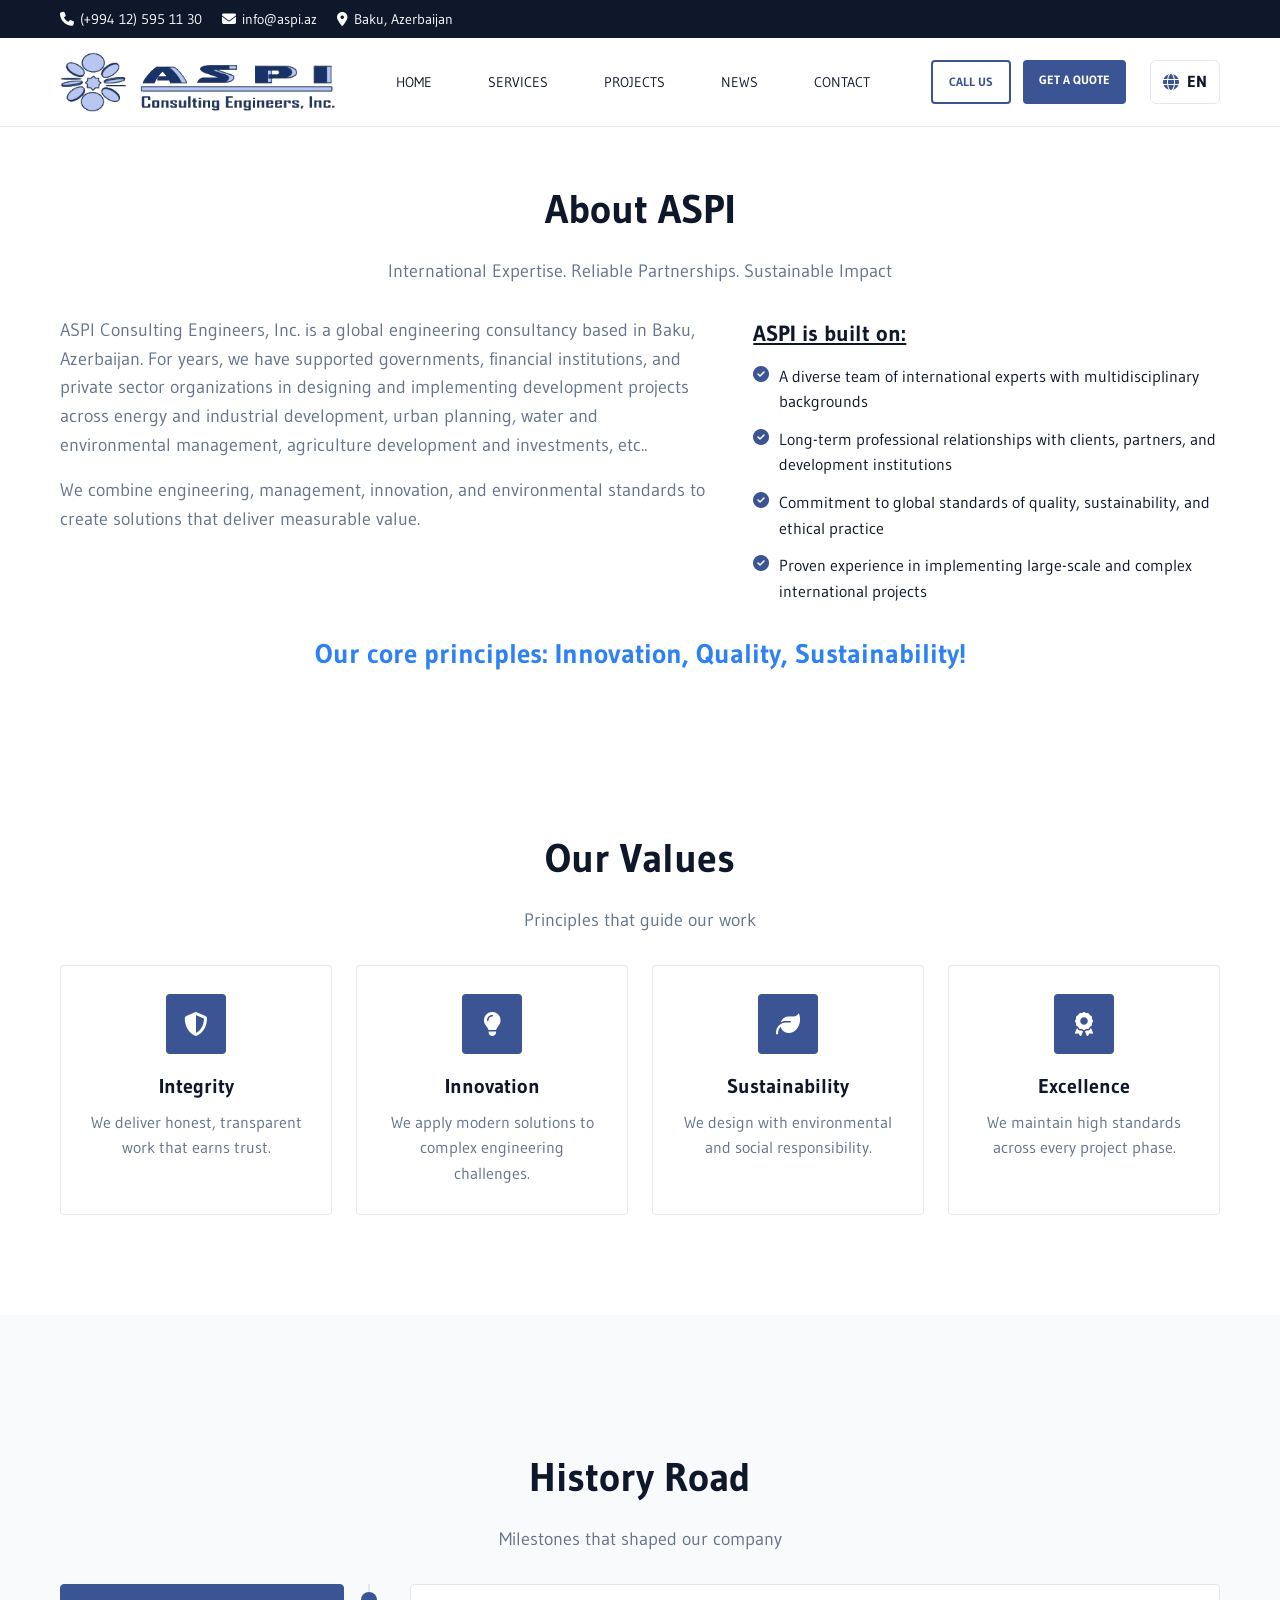
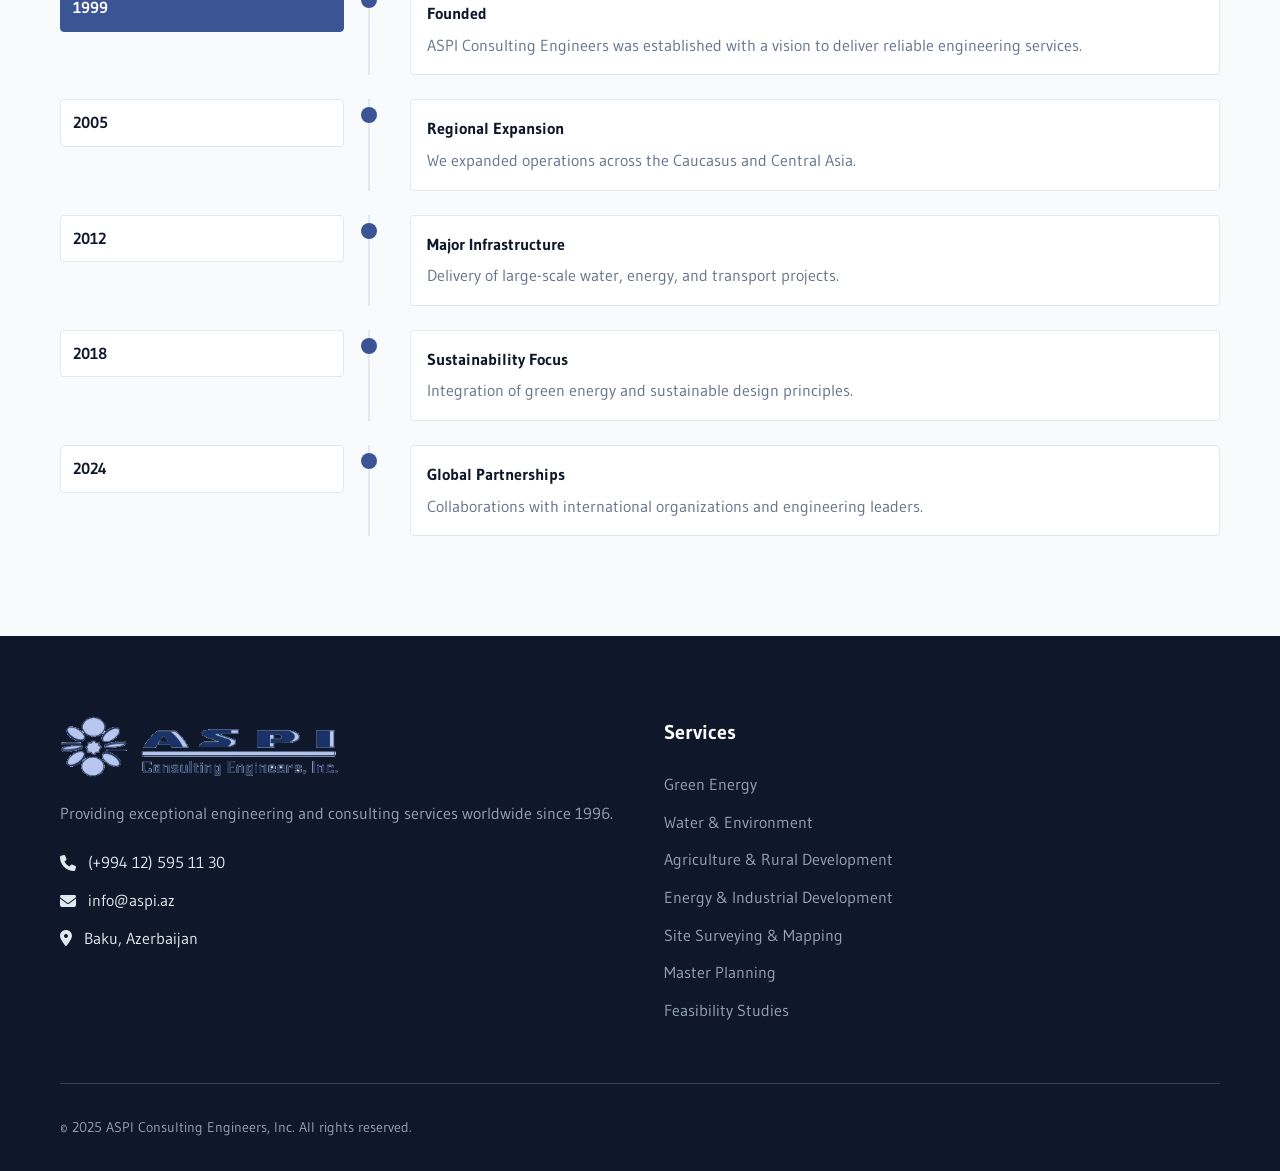
==== about.html @ 9b496ec6 "main" ====
<!DOCTYPE html>
<html lang="en">
<head>
    <meta charset="UTF-8">
    <meta name="viewport" content="width=device-width, initial-scale=1.0">
    <title>About Us — ASPI Consulting Engineers</title>
    <link rel="stylesheet" href="styles.css">
    <link rel="stylesheet" href="https://cdnjs.cloudflare.com/ajax/libs/font-awesome/6.4.0/css/all.min.css">
</head>
<body>
    <header class="header">
        <div class="top-bar">
            <div class="container">
                <div class="social-links">
                    <a href="#" aria-label="Twitter"><i class="fab fa-twitter"></i></a>
                    <a href="#" aria-label="Facebook"><i class="fab fa-facebook-f"></i></a>
                    <a href="#" aria-label="LinkedIn"><i class="fab fa-linkedin-in"></i></a>
                    <a href="#" aria-label="YouTube"><i class="fab fa-youtube"></i></a>
                </div>
                <div class="contact-info">
                    <span><i class="fas fa-phone"></i> (+994 12) 595 11 30</span>
                    <span><i class="fas fa-envelope"></i> info@aspi.az</span>
                    <span><i class="fas fa-location-dot"></i> Baku, Azerbaijan</span>
                </div>
            </div>
        </div>
        <div class="header-bar">
            <div class="container header-grid">
                <a href="index.html#home" class="brand">
                    <img src="/aspilogo.png" alt="ASPI" class="brand-logo">
                </a>
                <div class="nav-menu">
                    <ul class="nav-list">
                        <li class="nav-item"><a href="index.html#home" class="nav-link">Home</a></li>
                        <li class="nav-item"><a href="services.html" class="nav-link">Services</a></li>
                        <li class="nav-item"><a href="projects.html" class="nav-link">Projects</a></li>
                        <li class="nav-item"><a href="news.html" class="nav-link">News</a></li>
                        <li class="nav-item"><a href="contact.html" class="nav-link">Contact</a></li>
                    </ul>
                    <div class="menu-actions">
                        <a href="tel:+994125951130" class="btn btn-outline">Call Us</a>
                        <a href="#contact-form" class="btn btn-primary">Get a Quote</a>
                        <div class="lang-switch">
                            <a href="#" class="lang-button"><i class="fas fa-globe"></i><span class="lang-current">EN</span></a>
                            <div class="lang-menu">
                                <a href="#" data-lang="en"><span>English</span><span class="lang-code">EN</span></a>
                                <a href="#" data-lang="az"><span>Azərbaycan</span><span class="lang-code">AZ</span></a>
                                 
                            </div>
                        </div>
                    </div>
                </div>
                <div class="header-actions">
                    <a href="tel:+994125951130" class="btn btn-outline btn-sm">Call Us</a>
                    <a href="#contact-form" class="btn btn-primary btn-sm">Get a Quote</a>
                    <div class="lang-switch">
                        <a href="#" class="lang-button"><i class="fas fa-globe"></i><span class="lang-current">EN</span></a>
                        <div class="lang-menu">
                            <a href="#" data-lang="en"><span>English</span><span class="lang-code">EN</span></a>
                            <a href="#" data-lang="az"><span>Azərbaycan</span><span class="lang-code">AZ</span></a>
                             
                        </div>
                    </div>
                </div>
                <div class="nav-toggle">
                    <span></span><span></span><span></span>
                </div>
            </div>
        </div>
    </header>

    <main class="page-content">

        <section class="about-intro">
            <div class="container">
                <div class="section-header">
                    <h2 class="section-title">About ASPI</h2>
                    <p class="section-subtitle">International Expertise. Reliable Partnerships. Sustainable Impact</p>
                </div>
                <div class="about-grid">
                    <div class="about-text">
                        <p class="about-lead">ASPI Consulting Engineers, Inc. is a global engineering consultancy based in Baku, Azerbaijan. For years, we have supported governments, financial institutions, and private sector organizations in designing and implementing development projects across energy and industrial development, urban planning, water and environmental management, agriculture development and investments, etc..</p>
                        <p class="about-lead">We combine engineering, management, innovation, and environmental standards to create solutions that deliver measurable value.</p>
                    </div>
                    <div class="about-benefits">
                        <div class="about-benefits-title">ASPI is built on:</div>
                        <ul class="about-list">
                            <li><i class="fas fa-check-circle"></i><span>A diverse team of international experts with multidisciplinary backgrounds</span></li>
                            <li><i class="fas fa-check-circle"></i><span>Long-term professional relationships with clients, partners, and development institutions</span></li>
                            <li><i class="fas fa-check-circle"></i><span>Commitment to global standards of quality, sustainability, and ethical practice</span></li>
                            <li><i class="fas fa-check-circle"></i><span>Proven experience in implementing large-scale and complex international projects</span></li>
                        </ul>
                    </div>
                </div>
                <div class="about-slogan">Our core principles: Innovation, Quality, Sustainability!</div>
            </div>
        </section>
      <section class="about-values">
            <div class="container">
                <div class="section-header">
                    <h2 class="section-title">Our Values</h2>
                    <p class="section-subtitle">Principles that guide our work</p>
                </div>
                <div class="values-grid">
                    <div class="value-card">
                        <div class="value-icon"><i class="fas fa-shield-alt"></i></div>
                        <h3 class="value-title">Integrity</h3>
                        <p class="value-description">We deliver honest, transparent work that earns trust.</p>
                    </div>
                    <div class="value-card">
                        <div class="value-icon"><i class="fas fa-lightbulb"></i></div>
                        <h3 class="value-title">Innovation</h3>
                        <p class="value-description">We apply modern solutions to complex engineering challenges.</p>
                    </div>
                    <div class="value-card">
                        <div class="value-icon"><i class="fas fa-leaf" "></i></div>
                        <h3 class="value-title">Sustainability</h3>
                        <p class="value-description">We design with environmental and social responsibility.</p>
                    </div>
                    <div class="value-card">
                        <div class="value-icon"><i class="fas fa-award"></i></div>
                        <h3 class="value-title">Excellence</h3>
                        <p class="value-description">We maintain high standards across every project phase.</p>
                    </div>
                </div>
            </div>
        </section>
        
        
        <section class="about-timeline">
            <div class="container">
                <div class="section-header">
                    <h2 class="section-title">History Road</h2>
                    <p class="section-subtitle">Milestones that shaped our company</p>
                </div>
                <div class="timeline-grid">
                    <div class="timeline-row">
                        <div class="timeline-year active">1999</div>
                        <div class="timeline-item">
                            <div class="timeline-dot"></div>
                            <div class="timeline-card">
                                <h3 class="timeline-title">Founded</h3>
                                <p class="timeline-description">ASPI Consulting Engineers was established with a vision to deliver reliable engineering services.</p>
                            </div>
                        </div>
                    </div>
                    <div class="timeline-row">
                        <div class="timeline-year">2005</div>
                        <div class="timeline-item">
                            <div class="timeline-dot"></div>
                            <div class="timeline-card">
                                <h3 class="timeline-title">Regional Expansion</h3>
                                <p class="timeline-description">We expanded operations across the Caucasus and Central Asia.</p>
                            </div>
                        </div>
                    </div>
                    <div class="timeline-row">
                        <div class="timeline-year">2012</div>
                        <div class="timeline-item">
                            <div class="timeline-dot"></div>
                            <div class="timeline-card">
                                <h3 class="timeline-title">Major Infrastructure</h3>
                                <p class="timeline-description">Delivery of large-scale water, energy, and transport projects.</p>
                            </div>
                        </div>
                    </div>
                    <div class="timeline-row">
                        <div class="timeline-year">2018</div>
                        <div class="timeline-item">
                            <div class="timeline-dot"></div>
                            <div class="timeline-card">
                                <h3 class="timeline-title">Sustainability Focus</h3>
                                <p class="timeline-description">Integration of green energy and sustainable design principles.</p>
                            </div>
                        </div>
                    </div>
                    <div class="timeline-row">
                        <div class="timeline-year">2024</div>
                        <div class="timeline-item">
                            <div class="timeline-dot"></div>
                            <div class="timeline-card">
                                <h3 class="timeline-title">Global Partnerships</h3>
                                <p class="timeline-description">Collaborations with international organizations and engineering leaders.</p>
                            </div>
                        </div>
                    </div>
                </div>
            </div>
        </section>
        
        </main>

    <footer class="footer">
        <div class="container">
            <div class="footer-content">
                <div class="footer-section">
                    <div class="footer-logo"><div class="logo"><img width="50%" src="/aspilogo.png" alt=""></div></div>
                    <p class="footer-description">Providing exceptional engineering and consulting services worldwide since 1996.</p>
                    <div class="footer-contact">
                        <p><i class="fas fa-phone"></i> (+994 12) 595 11 30</p>
                        <p><i class="fas fa-envelope"></i> info@aspi.az</p>
                        <p><i class="fas fa-map-marker-alt"></i> Baku, Azerbaijan</p>
                    </div>
                </div>
                <div class="footer-section">
                    <h3 class="footer-title">Services</h3>
                    <ul class="footer-links">
                        <li><a href="services.html#green-energy">Green Energy</a></li>
                        <li><a href="services.html#water-environment">Water & Environment</a></li>
                        <li><a href="services.html#agriculture">Agriculture & Rural Development</a></li>
                        <li><a href="services.html#energy-industrial">Energy & Industrial Development</a></li>
                        <li><a href="services.html">Site Surveying & Mapping</a></li>
                        <li><a href="services.html">Master Planning</a></li>
                        <li><a href="services.html">Feasibility Studies</a></li>
                    </ul>
                </div>
                <div class="footer-section">
              
                    <div class="footer-social">
                        <a href="#" aria-label="Twitter"><i class="fab fa-twitter"></i></a>
                        <a href="#" aria-label="Facebook"><i class="fab fa-facebook-f"></i></a>
                        <a href="#" aria-label="LinkedIn"><i class="fab fa-linkedin-in"></i></a>
                        <a href="#" aria-label="YouTube"><i class="fab fa-youtube"></i></a>
                    </div>
                </div>
            </div>
            <div class="footer-bottom"><div class="footer-bottom-content"><p>&copy; 2025 ASPI Consulting Engineers, Inc. All rights reserved.</p></div></div>
        </div>
    </footer>

    <div id="contact-form" class="modal">
        <div class="modal-content">
            <span class="close">&times;</span>
            <form class="contact-form">
                <div class="form-group"><label for="name">Full Name</label><input type="text" id="name" name="name" required></div>
                <div class="form-group"><label for="email">Email Address</label><input type="email" id="email" name="email" required></div>
                <div class="form-group"><label for="phone">Phone Number</label><input type="tel" id="phone" name="phone"></div>
                <div class="form-group"><label for="company">Company/Organization</label><input type="text" id="company" name="company"></div>
                <div class="form-group"><label for="service">Service of Interest</label>
                    <select id="service" name="service">
                        <option value="">Select a service</option>
                        <option value="green-energy">Green Energy</option>
                        <option value="water-environment">Water & Environment</option>
                        <option value="agriculture">Agriculture & Rural Development</option>
                        <option value="energy-industrial">Energy & Industrial Development</option>
                        <option value="other">Other</option>
                    </select></div>
                <div class="form-group"><label for="message">Message</label><textarea id="message" name="message" rows="5" required></textarea></div>
                <button type="submit" class="btn btn-primary">Send Message</button>
            </form>
        </div>
    </div>

    <script src="script.js"></script>
</body>
</html>
---- styles.css ----
/* Reset and Base Styles */
* {
    margin: 0;
    padding: 0;
    box-sizing: border-box;
}

:root {
    --primary-color: #3b5494;
    --primary-dark: #2f416f;
    --secondary-color: #64748b;
    --accent-green: #14b8a6;
    --text-dark: #0f172a;
    --text-light: #64748b;
    --bg-light: #f8fafc;
    --bg-white: #ffffff;
    --border-color: #e2e8f0;
    --shadow-sm: none;
    --shadow-md: none;
    --shadow-lg: none;
    --shadow-xl: none;
    --gradient-primary: var(--primary-color);
    --gradient-green: var(--accent-green);
}

@font-face {
    font-family: 'Gudea';
    src: url('Gudea/Gudea-Regular.ttf') format('truetype');
    font-weight: 400;
    font-style: normal;
    font-display: swap;
}

@font-face {
    font-family: 'Gudea';
    src: url('Gudea/Gudea-Italic.ttf') format('truetype');
    font-weight: 400;
    font-style: italic;
    font-display: swap;
}

@font-face {
    font-family: 'Gudea';
    src: url('Gudea/Gudea-Bold.ttf') format('truetype');
    font-weight: 700;
    font-style: normal;
    font-display: swap;
}

html {
    scroll-behavior: smooth;
}

.brand-text {
    padding-top: 40px;
}

body {
    font-family: 'Gudea', -apple-system, BlinkMacSystemFont, 'Segoe UI', Roboto, sans-serif;
    line-height: 1.6;
    color: var(--text-dark);
    background-color: var(--bg-white);
}

.container {
    max-width: 1200px;
    margin: 0 auto;
    padding: 0 20px;
}

/* Header Styles */
.header {
    position: fixed;
    top: 0;
    left: 0;
    right: 0;
    background: var(--bg-white);
    box-shadow: none;
    border-bottom: 1px solid var(--border-color);
    z-index: 1000;
    transition: all 0.3s ease;
}

.utility-bar {
    background: var(--bg-light);
    border-bottom: 1px solid var(--border-color);
    font-size: 14px;
    padding: 8px 0;
}

.utility-items {
    display: flex;
    gap: 24px;
    align-items: center;
    color: var(--text-dark);
}

.util-item {
    display: flex;
    align-items: center;
    gap: 8px;
}

.header-bar {
    padding: 14px 0;
    background: var(--bg-white);
}

.header-grid {
    display: grid;
    grid-template-columns: auto 1fr auto auto;
    align-items: center;
    /* gap: 24px; */
}

.brand-logo {
    height: 60px;
    width: auto;
    display: block;
}

.header-actions {
    display: flex;
    gap: 12px;
}

.btn.btn-sm {
    padding: 10px 16px;
    font-size: 12px;
    text-transform: uppercase;
}

.header-bar .nav-list {
    justify-content: center;
    gap: 24px;
}

.top-bar {
    background: var(--text-dark);
    padding: 8px 0;
    font-size: 14px;
    overflow: hidden;
    max-height: var(--topbar-max-height, 100px);
    transition: max-height 0.25s ease, opacity 0.2s ease, transform 0.25s ease;
    will-change: max-height, opacity, transform;
}

.top-bar.collapsed {
    max-height: 0 !important;
    opacity: 0;
    padding: 0;
}

.top-bar .container {
    display: flex;
    justify-content: space-between;
    align-items: center;
}

.social-links {
    display: none;
    gap: 16px;
}

.social-links a {
    color: #ffffff;
    text-decoration: none;
    transition: color 0.3s ease;
}

.social-links a:hover {
    color: var(--primary-color);
}

.contact-info {
    display: flex;
    gap: 20px;
    color: #ffffff;
}

.contact-info span {
    display: flex;
    align-items: center;
    gap: 6px;
}

.main-nav {
    padding: 16px 0;
}

.main-nav .container {
    display: flex;
    justify-content: space-between;
    align-items: center;
}

.logo {
    display: flex;
    align-items: center;
    gap: 12px;
}

.logo-icon {
    width: 40px;
    height: 40px;
    background: var(--primary-color);
    border-radius: 4px;
    display: flex;
    align-items: center;
    justify-content: center;
    color: white;
    font-size: 20px;
}

.logo-text {
    display: flex;
    flex-direction: column;
}

.logo-main {
    font-size: 24px;
    font-weight: 700;
    color: var(--primary-color);
    line-height: 1;
}

.logo-sub {
    font-size: 12px;
    color: var(--text-light);
    font-weight: 500;
}

.nav-list {
    display: flex;
    list-style: none;
    gap: 32px;
}

.fasa {
    text-decoration: none;
    color: white !important;

}

.nav-link {
    text-decoration: none;
    color: var(--text-dark);
    font-weight: 500;
    padding: 8px 16px;
    font-size: 14px;
    border-radius: 4px;
    transition: all 0.3s ease;
    position: relative;
    text-transform: uppercase;
    font-weight: italic;
}

.nav-link:hover {
    color: var(--primary-color);
    background-color: var(--bg-light);
}

.nav-item.active .nav-link {
    color: white;
    background: var(--primary-color);
    text-transform: uppercase;

    /* border-radius: 0; */

    /* text-decoration: underline; */

}

.nav-toggle {
    display: none;
    flex-direction: column;
    cursor: pointer;
    gap: 4px;
    position: relative;
    width: 28px;
    height: 22px;
}

.nav-toggle span {
    position: absolute;
    left: 0;
    right: 0;
    width: 100%;
    height: 2px;
    background: var(--text-dark);
    transition: transform 0.2s ease, top 0.2s ease, opacity 0.2s ease;
    transform-origin: 50% 50%;
}

.nav-toggle span:nth-child(1) {
    top: 4px;
}

.nav-toggle span:nth-child(2) {
    top: 10px;
}

.nav-toggle span:nth-child(3) {
    top: 16px;
}

.nav-toggle.open span:nth-child(1) {
    top: 10px;
    transform: rotate(45deg);
}

.nav-toggle.open span:nth-child(2) {
    opacity: 0;
}

.nav-toggle.open span:nth-child(3) {
    top: 10px;
    transform: rotate(-45deg);
}

.lang-switch {
    position: relative;
    margin-left: 12px;
}

.lang-button {
    display: inline-flex;
    align-items: center;
    gap: 8px;
    padding: 8px 12px;
    border: 1px solid var(--border-color);
    background: var(--bg-white);
    border-radius: 6px;
    color: var(--text-dark);
    text-decoration: none;
    font-weight: 600;
}

.lang-button i {
    color: var(--primary-color);
}

.lang-menu {
    position: absolute;
    right: 0;
    top: 60px;
    background: var(--bg-white);
    border: 1px solid var(--border-color);
    border-radius: 6px;
    box-shadow: var(--shadow-md);
    display: none;
    min-width: 160px;
    z-index: 1200;
}

.lang-switch.open .lang-menu {
    display: block;
}

.lang-menu a {
    display: flex;
    align-items: center;
    gap: 8px;
    padding: 8px 12px;
    color: var(--text-dark);
    text-decoration: none;
}

.lang-menu a:hover {
    background: var(--bg-light);
}

.lang-code {
    margin-left: auto;
    font-weight: 600;
    color: var(--text-dark);
}

.menu-actions {
    display: none;
}

@keyframes menuDrop {
    0% {
        transform: translateY(-110%);
        opacity: 0;
    }

    90% {
        transform: translateY(6px);
        opacity: 1;
    }

    100% {
        transform: translateY(0);
        opacity: 1;
    }
}

/* Hero Section */
.hero {
    position: relative;
    height: 100vh;
    min-height: 600px;
    margin-top: 80px;
    overflow: hidden;
}

.hero-slider {
    position: relative;
    height: 100%;
}

.slide {
    position: absolute;
    top: 0;
    left: 0;
    width: 100%;
    height: 100%;
    opacity: 0;
    transition: opacity 1s ease-in-out;
}

.slide.active {
    opacity: 1;
}

.slide-bg {
    position: absolute;
    top: 0;
    left: 0;
    width: 100%;
    height: 100%;
    z-index: -1;
}

.slide-bg img {
    width: 100%;
    height: 100%;
    object-fit: cover;
    filter: brightness(0.5);
}

.slide-content {
    position: absolute;
    top: 50%;
    left: 50%;
    transform: translate(-50%, -50%);
    text-align: center;
    color: white;
    width: 100%;
    max-width: 800px;
    padding: 0 20px;
}

.slide-title {
    font-size: 3.5rem;
    font-weight: 700;
    margin-bottom: 24px;
    text-shadow: 0 2px 4px rgba(0, 0, 0, 0.3);
    animation: slideInUp 1s ease-out;
}

.slide-description {
    font-size: 1.55rem;
    font-weight: 600;
    color: white !important;
    margin-bottom: 32px;
    text-shadow: 0 1px 2px rgba(0, 0, 0, 0.3);
    animation: slideInUp 1s ease-out 0.2s both;
}

.slider-nav {
    position: absolute;
    top: 50%;
    transform: translateY(-50%);
    width: 100%;
    display: flex;
    justify-content: space-between;
    padding: 0 20px;
    pointer-events: none;
}

.slider-btn {
    background: rgba(0, 0, 0, 0.25);
    border: none;
    color: white;
    width: 44px;
    height: 44px;
    border-radius: 4px;
    cursor: pointer;
    display: flex;
    align-items: center;
    justify-content: center;
    font-size: 18px;
    transition: all 0.2s ease;
    pointer-events: all;
}

.slider-btn:hover {
    background: rgba(0, 0, 0, 0.35);
}

.slider-dots {
    position: absolute;
    bottom: 30px;
    left: 50%;
    transform: translateX(-50%);
    display: flex;
    gap: 12px;
}

.dot {
    width: 10px;
    height: 10px;
    border-radius: 0;
    background: rgba(255, 255, 255, 0.6);
    border: none;
    cursor: pointer;
    transition: all 0.2s ease;
}

.dot.active {
    background: white;
}

/* Button Styles */
.btn {
    display: inline-block;
    padding: 12px 32px;
    border-radius: 4px;
    text-decoration: none;
    font-weight: 600;
    transition: all 0.2s ease;
    border: none;
    cursor: pointer;
    font-size: 16px;
    text-align: center;
}

.btn-primary {
    background: var(--primary-color);
    color: white;
}

.btn-primary:hover {
    transform: translateY(-2px);
    box-shadow: var(--shadow-lg);
}

.btn-outline {
    background: transparent;
    color: var(--primary-color);
    border: 2px solid var(--primary-color);
}

.btn-outline:hover {
    background: var(--primary-color);
    color: white;
}

/* Section Styles */
.section-title {
    font-size: 2.5rem;
    font-weight: 700;
    color: var(--text-dark);
    margin-bottom: 16px;
    text-align: center;
}

.section-subtitle {
    font-size: 1.125rem;
    color: var(--text-light);
    text-align: center;
    margin-bottom: 28px;
}

.section-header {
    margin: 30px 0;
}

/* About Section */
.about {
    padding: 100px 0;
    background: var(--bg-light);
}

.about-content {
    display: grid;
    grid-template-columns: 1fr 1fr;
    gap: 64px;
    align-items: center;
}

.about-description {
    font-size: 1.125rem;
    color: var(--text-light);
    margin-bottom: 24px;
    line-height: 1.8;
}

.about-stats {
    display: flex;
    gap: 32px;
    margin-top: 40px;
}

.stat-item {
    text-align: center;
}

.stat-number {
    display: block;
    font-size: 2.5rem;
    font-weight: 700;
    color: var(--primary-color);
    line-height: 1;
}

.stat-label {
    font-size: 14px;
    color: var(--text-light);
    font-weight: 500;
    text-transform: uppercase;
    letter-spacing: 0.5px;
}

.about-image img {
    width: 100%;
    height: auto;
    border-radius: 4px;
    box-shadow: var(--shadow-xl);
}

.about-hero {
    position: relative;
    height: 60vh;
    min-height: 420px;
    overflow: hidden;
    margin-bottom: 64px;
}

.about-hero-bg {
    position: absolute;
    top: 0;
    left: 0;
    width: 100%;
    height: 100%;
}

.about-hero-bg img {
    width: 100%;
    height: 100%;
    object-fit: cover;
    filter: brightness(0.65);
}

.about-hero-content {
    position: absolute;
    top: 50%;
    left: 50%;
    transform: translate(-50%, -50%);
    text-align: center;
    color: white;
    width: 100%;
    max-width: 800px;
    padding: 0 20px;
}

.about-hero-title {
    font-size: 3rem;
    font-weight: 700;
    margin-bottom: 8px;
}

.about-hero-description {
    font-size: 1.125rem;
    opacity: 0.9;
}

.about-values {
    padding: 100px 0;
}

.values-grid {
    display: grid;
    grid-template-columns: repeat(auto-fit, minmax(240px, 1fr));
    gap: 24px;
}

.value-card {
    background: var(--bg-white);
    border: 1px solid var(--border-color);
    border-radius: 4px;
    padding: 28px 24px;
    text-align: center;
    transition: all 0.2s ease;
}

.value-card:hover {
    transform: translateY(-4px);
    border-color: var(--primary-color);
}

.value-icon {
    width: 60px;
    height: 60px;
    background: var(--primary-color);
    color: white;
    border-radius: 4px;
    display: flex;
    align-items: center;
    justify-content: center;
    font-size: 24px;
    margin: 0 auto 16px;
}

.value-title {
    font-size: 1.25rem;
    font-weight: 600;
    color: var(--text-dark);
    margin-bottom: 8px;
}

.value-description {
    color: var(--text-light);
}

.about-timeline {
    padding: 100px 0;
    background: var(--bg-light);
}

.timeline-grid {
    display: flex;
    flex-direction: column;
    gap: 24px;
}

.timeline-list {
    list-style: none;
    padding: 0;
    margin: 0;
    display: flex;
    flex-direction: column;
    gap: 12px;
}

.timeline-year {
    background: var(--bg-white);
    border: 1px solid var(--border-color);
    border-radius: 4px;
    padding: 10px 12px;
    font-weight: 600;
    color: var(--text-dark);
}

.timeline-year.active {
    background: var(--primary-color);
    color: white;
    border-color: var(--primary-color);
}

.timeline-row {
    display: grid;
    grid-template-columns: 1fr 3fr;
    gap: 24px;
    align-items: start;
}

.timeline-line {
    position: absolute;
    left: 12px;
    top: 0;
    bottom: 0;
    width: 2px;
    background: var(--border-color);
}

.timeline-item {
    position: relative;
    padding-left: 40px;
    margin-bottom: 0;
    border-left: 2px solid var(--border-color);
}

.timeline-dot {
    position: absolute;
    left: -9px;
    top: 8px;
    width: 16px;
    height: 16px;
    border-radius: 50%;
    background: var(--primary-color);
}

.timeline-card {
    background: var(--bg-white);
    border: 1px solid var(--border-color);
    border-radius: 4px;
    padding: 16px;
}

.timeline-title {
    font-size: 1rem;
    font-weight: 600;
    color: var(--text-dark);
    margin-bottom: 6px;
}

.timeline-description {
    color: var(--text-light);
}

.about-gallery {
    padding-top: 100px;
}

.about-caption {
    text-align: center;
    color: var(--text-light);
    margin-top: 12px;
}

.about-intro {
    padding: 20px 0;
    background: var(--bg-white);
}

.about-grid {
    display: grid;
    grid-template-columns: 1.4fr 1fr;
    gap: 40px;
    align-items: start;
}

.about-lead {
    font-size: 1.125rem;
    color: var(--text-light);
    margin-bottom: 16px;
}



.about-list {
    list-style: none;
    display: flex;
    flex-direction: column;
    gap: 12px;
    padding: 0;
}

.about-list li {
    display: flex;
    align-items: flex-start;
    gap: 10px;
}

.about-list i {
    color: var(--primary-color);
    margin-top: 2px;
}

.about-list span {
    color: var(--text-dark);
}

.about-slogan {
 margin-top: 28px;
    text-align: center;
    font-weight: 600;
    color: #2e81f4;
    font-size: 1.7rem;
}

.about-list li:nth-child(1) {
    transition-delay: 0s;
}

.about-list li:nth-child(2) {
    transition-delay: 0.08s;
}

.about-list li:nth-child(3) {
    transition-delay: 0.16s;
}

.about-list li:nth-child(4) {
    transition-delay: 0.24s;
}

@media (max-width: 992px) {
    .about-grid {
        grid-template-columns: 1fr;
    }
}

/* Services Section */
.services {
    padding: 100px 0;
}

.services-grid {
    display: grid;
    grid-template-columns: repeat(auto-fit, minmax(300px, 1fr));
    gap: 32px;
}

.services-intro {
    padding-top: 20px;
    background: var(--bg-white);
}

.services-lead {
    font-size: 1.125rem;
    color: var(--text-light);
    text-align: center;
    margin-top: -32px;
    margin-bottom: 24px;
}

.services-extra {
    margin: 32px 0;
}

.services-extra-title {
       font-weight: 600;
    /* color: #2e81f4; */
    text-decoration: underline;
    font-size: 1.4rem;
    margin-bottom: 12px;
    text-align: center;
}

.services-list {
    list-style: none;
    padding: 0;
    margin: 0;
    display: grid;
    grid-template-columns: repeat(auto-fit, minmax(280px, 1fr));
    gap: 12px 24px;
}

.services-list li {
    /* display: flex; */
    align-items: flex-start;

    gap: 10px;
    opacity: 1;
}

.fa-angle-right:before{
    padding-right: 5px;
}
/* 
.fa-leaf:before{
    color: rgb(172, 249, 172);
}

.fa-droplet:before, .fa-tint:before{
    color: rgb(105, 215, 255);
}

.fa-seedling:before, .fa-sprout:before{
    color:rgb(0, 217, 0);
}

.fa-industry:before{
    color: rgb(212, 174, 255);
}

.fa-map-location-dot:before, .fa-map-marked-alt:before{
    color: rgb(204, 203, 203);
}

.fa-compass-drafting:before, .fa-drafting-compass:before{
    color: orange;
}

.fa-chart-line:before, .fa-line-chart:before{
    color: #fdaea0;
}

.fa-lightbulb:before{
    color: yellow;
}

.fa-award:before{
    color: #fdaea0;
} */

.services-list i {
    color: var(--primary-color);
    margin-top: 2px;
}

.services-list span {
    color: var(--text-dark);
    font-size: 1rem;
}

.services-slogan {
    margin-top: 28px;
    text-align: center;
    font-weight: 600;
    color: #2e81f4;
    font-size: 1.7rem;
}

.services-list li:nth-child(1) {
    transition-delay: 0s;
}

.services-list li:nth-child(2) {
    transition-delay: 0.05s;
}

.services-list li:nth-child(3) {
    transition-delay: 0.1s;
}

.services-list li:nth-child(4) {
    transition-delay: 0.15s;
}

.services-list li:nth-child(5) {
    transition-delay: 0.2s;
}

.services-list li:nth-child(6) {
    transition-delay: 0.25s;
}

.services-list li:nth-child(7) {
    transition-delay: 0.3s;
}

.services-list li:nth-child(8) {
    transition-delay: 0.35s;
}

.services-list li:nth-child(9) {
    transition-delay: 0.4s;
}

.services-list li:nth-child(10) {
    transition-delay: 0.45s;
}

.services-list li:nth-child(11) {
    transition-delay: 0.5s;
}

.services-list li:nth-child(12) {
    transition-delay: 0.55s;
}

.services-list li:nth-child(13) {
    transition-delay: 0.6s;
}

.services-list li:nth-child(14) {
    transition-delay: 0.65s;
}

.services-list li:nth-child(15) {
    transition-delay: 0.7s;
}

.services-list li:nth-child(16) {
    transition-delay: 0.75s;
}

.services-list li:nth-child(17) {
    transition-delay: 0.8s;
}

.service-card {
    background: var(--bg-white);
    padding: 40px 32px;
    border-radius: 4px;
    text-align: center;
    box-shadow: var(--shadow-md);
    transition: all 0.2s ease;
    border: 1px solid var(--border-color);
}

.service-card:hover {
    transform: translateY(-8px);
    box-shadow: var(--shadow-xl);
    border-color: var(--primary-color);
}

/* .service-card:first-child {
    background: #ecfeff;
    border-color: var(--accent-green);
} */

.service-icon {
    width: 80px;
    height: 80px;
    background: var(--primary-color);
    border-radius: 4px;
    display: flex;
    align-items: center;
    justify-content: center;
    margin: 0 auto 24px;
    color: white;
    font-size: 32px;
}

/* .service-card:first-child .service-icon {
    background: var(--accent-green);
} */

.service-title {
    font-size: 1.5rem;
    font-weight: 600;
    color: var(--text-dark);
    margin-bottom: 16px;
}

.service-description {
    color: var(--text-light);
    margin-bottom: 24px;
    line-height: 1.6;
}

.service-link {
    color: var(--primary-color);
    text-decoration: none;
    font-weight: 600;
    display: inline-flex;
    align-items: center;
    gap: 8px;
    transition: all 0.3s ease;
}

.service-link:hover {
    color: var(--primary-dark);
    gap: 12px;
}

/* Projects Section */
.projects {
    padding: 20px 0;
    background: var(--bg-light);
}

.projects-grid {
    display: grid;
    grid-template-columns: repeat(auto-fit, minmax(350px, 1fr));
    gap: 32px;
    margin-bottom: 48px;
}

.project-card {
    background: var(--bg-white);
    border-radius: 4px;
    overflow: hidden;
    box-shadow: var(--shadow-md);
    transition: all 0.2s ease;
    cursor: pointer;
}

.project-card:hover {
    transform: translateY(-4px);
    box-shadow: var(--shadow-xl);
}

.project-image {
    position: relative;
    height: 240px;
    overflow: hidden;
}

.project-image img {
    width: 100%;
    height: 100%;
    object-fit: cover;
    transition: transform 0.3s ease;
}

.project-card:hover .project-image img {
    transform: scale(1.06);
}

.project-card:hover .project-overlay {
    background: rgba(37, 99, 235, 0.85);
}

.project-card:focus {
    outline: 3px solid rgba(37, 99, 235, 0.3);
}

.project-card:focus-visible {
    outline: 3px solid rgba(37, 99, 235, 0.5);
}

.project-overlay {
    position: absolute;
    top: 16px;
    right: 16px;
    background: rgba(0, 0, 0, 0.7);
    color: white;
    padding: 8px 16px;
    border-radius: 6px;
    font-size: 14px;
    font-weight: 500;
}

.project-content {
    padding: 24px;
}

.project-title {
    font-size: 1.25rem;
    font-weight: 600;
    color: var(--text-dark);
    margin-bottom: 8px;
}

.project-location {
    color: var(--text-light);
    font-size: 14px;
    margin-bottom: 12px;
    display: flex;
    align-items: center;
    gap: 6px;
}

.project-description {
    color: var(--text-light);
    line-height: 1.6;
}

.projects-cta {
    text-align: center;
}

.implemented-projects {
    padding: 20px 0;
    background: var(--bg-light);
}

.project-categories {
    position: static;
    display: flex;
    gap: 12px;
    flex-wrap: wrap;
    padding: 12px 0;
    border-bottom: 1px solid var(--border-color);
}

.category-chip {
    display: inline-flex;
    align-items: center;
    gap: 8px;
    padding: 10px 14px;
    border: 1px solid var(--border-color);
    background: var(--bg-white);
    border-radius: 999px;
    color: var(--text-dark);
    font-weight: 600;
    font-size: 13px;
    cursor: pointer;
    white-space: nowrap;
}

.category-chip i {
    color: var(--primary-color);
}

.category-chip:hover {
    background: var(--bg-light);
}

.category-chip.active {
    background: var(--primary-color);
    color: #fff;
    border-color: var(--primary-color);
}

.category-chip.active i {
    color: #fff;
}

@media (max-width: 768px) {
    .project-categories {
        top: calc(var(--header-height, 72px));
        gap: 8px;
        padding: 8px 0;
    }

    .category-chip {
        font-size: 12px;
        padding: 8px 12px;
    }
}

.project-categories {
    display: flex;
    gap: 12px;
    flex-wrap: wrap;
    margin-bottom: 24px;
}

.category-chip {
    display: inline-flex;
    align-items: center;
    gap: 8px;
    padding: 8px 12px;
    border: 1px solid var(--border-color);
    background: var(--bg-white);
    border-radius: 999px;
    color: var(--text-dark);
    font-weight: 600;
    font-size: 14px;
    cursor: pointer;
}

.category-chip.active {
    background: var(--primary-color);
    color: #fff;
    border-color: var(--primary-color);
}

.project-timeline {
    display: grid;
    gap: 8px;
    padding: 12px 0;
    border-bottom: 1px solid var(--border-color);
}

.timeline-header {
    display: flex;
    justify-content: space-between;
    align-items: center;
}

.timeline-label {
    display: inline-flex;
    align-items: center;
    gap: 8px;
    font-weight: 600;
    color: var(--text-dark);
}

.timeline-controls {
    display: none;
}

.timeline-reset {
    display: inline-flex;
    align-items: center;
    gap: 8px;
    padding: 8px 12px;
    border: 1px solid var(--border-color);
    background: var(--bg-white);
    border-radius: 999px;
    color: var(--text-dark);
    font-weight: 600;
    cursor: pointer;
}

.timeline-reset:hover {
    background: var(--bg-light);
}

.timeline-scale {
    position: relative;
    height: 40px;
}

.scale-track {
    position: absolute;
    left: 0;
    right: 0;
    top: 50%;
    height: 6px;
    background: var(--border-color);
    border-radius: 999px;
    transform: translateY(-50%);
}

.scale-fill {
    position: absolute;
    top: 50%;
    height: 6px;
    background: var(--primary-color);
    border-radius: 999px;
    transform: translateY(-50%);
}

.thumb {
    position: absolute;
    top: 50%;
    width: 18px;
    height: 18px;
    border-radius: 50%;
    background: var(--bg-white);
    border: 2px solid var(--primary-color);
    transform: translate(-50%, -50%);
    cursor: pointer;
    touch-action: none;
}

.thumb:focus {
    outline: none;
    box-shadow: 0 0 0 3px rgba(59, 84, 148, 0.3);
}

.timeline-years {
    position: absolute;
    left: 0;
    right: 0;
    top: -18px;
    height: 18px;
}

.timeline-years .year-tick {
    position: absolute;
    transform: translateX(-50%);
    font-size: 11px;
    color: var(--text-light);
    background: transparent;
    border: none;
    cursor: pointer;
}

.timeline-years .year-tick.in-range {
    color: var(--primary-color);
    font-weight: 600;
}

@media (max-width: 768px) {
    .timeline-scale {
        height: 50px;
    }

    .scale-track {
        height: 8px;
    }

    .scale-fill {
        height: 8px;
    }

    .thumb {
        width: 24px;
        height: 24px;
    }

    .timeline-years {
        top: -20px;
        height: 20px;
    }

    .timeline-years .year-tick {
        font-size: 10px;
    }
}

/* Partners Section */
.partners {
    padding: 100px 0;
}

.partners-grid {
    display: grid;
    grid-template-columns: repeat(auto-fit, minmax(150px, 1fr));
    gap: 32px;
    align-items: center;
    margin-bottom: 48px;
}

.partner-logo {
    background: var(--bg-white);
    padding: 24px;
    border-radius: 4px;
    text-align: center;
    box-shadow: var(--shadow-sm);
    transition: all 0.2s ease;
    height: 100px;
    display: flex;
    align-items: center;
    justify-content: center;
}

.partner-logo:hover {
    box-shadow: var(--shadow-md);
    transform: translateY(-2px);
}

.partner-logo img {
    max-width: 100%;
    max-height: 60px;
    object-fit: contain;
    filter: grayscale(100%);
    opacity: 0.7;
    transition: all 0.3s ease;
}

.partner-logo:hover img {
    filter: grayscale(0%);
    opacity: 1;
}

.certificates {
    display: flex;
    justify-content: center;
    gap: 32px;
    flex-wrap: wrap;
}

.certificate-badge {
    display: flex;
    align-items: center;
    gap: 12px;
    background: var(--bg-light);
    padding: 16px 24px;
    border-radius: 4px;
    font-weight: 500;
    color: var(--text-dark);
}

.certificate-badge i {
    color: var(--primary-color);
    font-size: 20px;
}

/* Contact CTA Section */
.contact-cta {
    padding: 100px 0;
    background: var(--gradient-primary);
    color: white;
    text-align: center;
}

.cta-title {
    font-size: 2.5rem;
    font-weight: 700;
    margin-bottom: 16px;
}

.cta-description {
    font-size: 1.25rem;
    margin-bottom: 32px;
    opacity: 0.9;
    max-width: 600px;
    margin-left: auto;
    margin-right: auto;
}

/* Footer */
.footer {
    background: var(--text-dark);
    color: white;
    padding: 80px 0 0;
}

.footer-content {
    display: grid;
    grid-template-columns: repeat(auto-fit, minmax(250px, 1fr));
    gap: 48px;
    margin-bottom: 48px;
}

.footer-section:first-child {
    grid-column: span 2;
}

.footer-logo .logo-main {
    color: white;
}

.footer-logo .logo-sub {
    color: #94a3b8;
}

.footer-description {
    color: #94a3b8;
    margin: 24px 0;
    line-height: 1.6;
}

.footer-contact p {
    display: flex;
    align-items: center;
    gap: 12px;
    margin-bottom: 12px;
    color: #e2e8f0;
}

.footer-title {
    font-size: 1.25rem;
    font-weight: 600;
    margin-bottom: 24px;
    color: white;
}

.footer-links {
    list-style: none;
}

.footer-links li {
    margin-bottom: 12px;
}

.footer-links a {
    color: #94a3b8;
    text-decoration: none;
    transition: color 0.3s ease;
}

.footer-links a:hover {
    color: white;
}

.footer-social {
    display: none;
    gap: 16px;
    margin-bottom: 32px;
}

.footer-social a {
    width: 40px;
    height: 40px;
    background: rgba(255, 255, 255, 0.1);
    border-radius: 4px;
    display: flex;
    align-items: center;
    justify-content: center;
    color: white;
    text-decoration: none;
    transition: all 0.2s ease;
}

.footer-social a:hover {
    background: var(--primary-color);
    transform: translateY(-2px);
}

.footer-newsletter h4 {
    margin-bottom: 12px;
    color: white;
}

.footer-newsletter p {
    color: #94a3b8;
    margin-bottom: 16px;
}

.newsletter-form {
    display: flex;
    gap: 8px;
}

.newsletter-form input {
    flex: 1;
    padding: 12px 16px;
    border: 1px solid var(--border-color);
    border-radius: 4px;
    background: var(--bg-white);
    color: var(--text-dark);
    font-size: 14px;
}

/* Trust Bar */
.trust-bar {
    background: var(--bg-white);
    padding: 32px 0;
    border-top: 1px solid var(--border-color);
    border-bottom: 1px solid var(--border-color);
}

.trust-items {
    display: grid;
    grid-template-columns: repeat(auto-fit, minmax(220px, 1fr));
    gap: 24px;
    align-items: center;
}

.trust-badge {
    display: flex;
    align-items: center;
    gap: 12px;
    padding: 16px 20px;
    border: 1px solid var(--border-color);
    border-radius: 4px;
    box-shadow: var(--shadow-sm);
}

.trust-badge i {
    color: var(--primary-color);
    font-size: 22px;
}

.trust-badge span {
    font-weight: 600;
    color: var(--text-dark);
}

.trust-kpi {
    display: flex;
    align-items: center;
    gap: 12px;
    padding: 16px 20px;
    border-radius: 4px;
    background: var(--bg-light);
}

.trust-kpi .number {
    font-size: 28px;
    font-weight: 700;
    color: var(--primary-color);
}

.trust-kpi .label {
    color: var(--text-light);
    font-weight: 500;
}

/* Фокус‑видимость для доступности */
.nav-link:focus-visible,
.btn:focus-visible,
.service-link:focus-visible,
.slider-btn:focus-visible,
.dot:focus-visible {
    outline: 3px solid rgba(59, 84, 148, 0.5);
    outline-offset: 2px;
    border-radius: 6px;
}

/* Предпочтения уменьшенного движения */
@media (prefers-reduced-motion: reduce) {
    * {
        animation: none !important;
        transition: none !important;
    }
}

.newsletter-form input::placeholder {
    color: #94a3b8;
}

.newsletter-form button {
    padding: 12px 16px;
    background: var(--primary-color);
    border: none;
    border-radius: 4px;
    color: white;
    cursor: pointer;
    transition: all 0.2s ease;
}

.newsletter-form button:hover {
    background: var(--primary-dark);
}

.footer-bottom {
    border-top: 1px solid #334155;
    padding: 32px 0;
}

.footer-bottom-content {
    display: flex;
    justify-content: space-between;
    align-items: center;
    color: #94a3b8;
    font-size: 14px;
}

/* Modal Styles */
.modal {
    display: none;
    position: fixed;
    z-index: 2000;
    left: 0;
    top: 0;
    width: 100%;
    height: 100%;
    background-color: rgba(0, 0, 0, 0.5);
    backdrop-filter: blur(4px);
}

.modal-content {
    background-color: var(--bg-white);
    margin: 5% auto;
    padding: 40px;
    border-radius: 12px;
    width: 90%;
    max-width: 860px;
    max-height: 90vh;
    overflow-y: auto;
    position: relative;
    animation: modalFadeIn 0.3s ease;
}

.service-modal-title {
    font-size: 1.5rem;
    font-weight: 600;
    color: var(--text-dark);
    margin-bottom: 8px;
}

.service-modal-subtitle {
    color: var(--text-light);
    margin-bottom: 16px;
}

.service-modal-list {
    list-style: none;
    padding: 0;
    margin: 0;
    display: grid;
    grid-template-columns: 1fr;
    gap: 12px;
}

.service-modal-list li {
    display: flex;
    align-items: flex-start;
    gap: 10px;
}

.service-modal-list i {
    color: var(--primary-color);
    margin-top: 2px;
    min-width: 18px;
}

.service-modal-cta {
    margin-top: 24px;
    display: flex;
    justify-content: center;
}

.close {
    position: absolute;
    right: 24px;
    top: 0px;
    z-index: 100;
    font-size: 28px;
    font-weight: bold;
    cursor: pointer;
    color: var(--text-light);
    transition: color 0.3s ease;
}

.close:hover {
    color: var(--text-dark);
}

.contact-form .form-group {
    margin-bottom: 24px;
}

.contact-form label {
    display: block;
    margin-bottom: 8px;
    font-weight: 500;
    color: var(--text-dark);
}

.contact-form input,
.contact-form select,
.contact-form textarea {
    width: 100%;
    padding: 12px 16px;
    border: 1px solid var(--border-color);
    border-radius: 6px;
    font-size: 16px;
    transition: all 0.3s ease;
}

.contact-form input:focus,
.contact-form select:focus,
.contact-form textarea:focus {
    outline: none;
    border-color: var(--primary-color);
    box-shadow: 0 0 0 3px rgba(37, 99, 235, 0.1);
}

/* Animations */
@keyframes slideInUp {
    from {
        opacity: 0;
        transform: translateY(30px);
    }

    to {
        opacity: 1;
        transform: translateY(0);
    }
}

@keyframes modalFadeIn {
    from {
        opacity: 0;
        transform: translateY(-50px);
    }

    to {
        opacity: 1;
        transform: translateY(0);
    }
}

/* Responsive Design */
@media (max-width: 1024px) {
    .slide-title {
        font-size: 2.5rem;
    }

    .section-title {
        font-size: 2rem;
    }

    .about-content {
        grid-template-columns: 1fr;
        gap: 48px;
    }

    .services-grid {
        grid-template-columns: repeat(auto-fit, minmax(280px, 1fr));
    }

    .footer-section:first-child {
        grid-column: span 1;
    }
}

@media (max-width: 768px) {
    .nav-toggle {
        display: flex;
    }

    .nav-menu {
        position: absolute;
        top: 100%;
        left: 0;
        right: 0;
        background: var(--bg-white);
        box-shadow: var(--shadow-lg);
        transform: translateY(-100%);
        opacity: 0;
        visibility: hidden;
        transition: all 0.3s ease;
    }

    .nav-menu.active {
        transform: translateY(0);
        opacity: 1;
        visibility: visible;
        animation: menuDrop 0.25s ease;
    }

    .nav-list {
        flex-direction: column;
        padding: 24px;
        gap: 0;
    }

    .nav-item {
        margin-bottom: 8px;

    }


    .nav-link {
        display: block;
        padding: 12px 16px;
    }

    .header-actions {
        display: none;
    }

    .menu-actions {
        display: grid;
        grid-template-columns: 1fr;
        gap: 12px;
        padding: 16px 24px;
        border-top: 1px solid var(--border-color);
    }

    .menu-actions .btn {
        width: 100%;
    }

    .menu-actions .lang-switch {
        margin-left: 0;
    }

    .nav-menu {
        backdrop-filter: blur(10px);
    }

    .header-grid {
        grid-template-columns: auto 1fr auto;
    }

    .nav-toggle {
        justify-self: end;
    }

    .about-text {
        text-align: center;
    }

    .about-description {
        text-align: center;
    }

    .about-stats {
        justify-content: center;
    }

    .hero {
        margin-top: 140px;
    }

    .slide-title {
        font-size: 2rem;
    }

    .slide-description {
        font-size: 1rem;
    }

    .about-stats {
        flex-direction: column;
        gap: 24px;
    }

    .services-grid {
        grid-template-columns: 1fr;
    }

    .projects-grid {
        grid-template-columns: 1fr;
    }

    .partners-grid {
        grid-template-columns: repeat(auto-fit, minmax(120px, 1fr));
        gap: 16px;
    }

    .certificates {
        flex-direction: column;
        align-items: center;
        gap: 16px;
    }

    .footer-content {
        grid-template-columns: 1fr;
        gap: 32px;
    }

    .footer-bottom-content {
        flex-direction: column;
        gap: 16px;
        text-align: center;
    }

    .modal-content {
        margin: 10% auto;
        padding: 32px 24px;
    }
}

@media (max-width: 480px) {
    .container {
        padding: 0 16px;
    }

    .top-bar .container {
        flex-direction: column;
        gap: 8px;
    }

    .slide-title {
        font-size: 1.75rem;
    }

    .section-title {
        font-size: 1.75rem;
    }

    .about-description {
        font-size: 1rem;
    }

    .service-card {
        padding: 32px 24px;
    }

    .project-image {
        height: 200px;
    }

    .partner-logo {
        height: 80px;
        padding: 16px;
    }

    .newsletter-form {
        flex-direction: column;
    }
}

.service-modal-grid {
    display: flex;
    /* align-items: flex-start; */
    /* gap: 24px; */
    justify-content: space-between;
}

.service-overview {
    color: var(--text-light);
    margin-bottom: 16px;
}

.service-metrics {
    display: flex;
    gap: 12px;
    margin-top: 16px;
    flex-wrap: wrap;
}

.metric {
    background: var(--bg-light);
    border: 1px solid var(--border-color);
    border-radius: 6px;
    padding: 12px;
    text-align: center;
    flex: 1 1 160px;
    max-height: 50px;
    display: flex;
    flex-direction: column;
    justify-content: center;
    align-items: center;
}

.metric-number {
    display: block;
    font-weight: 700;
    color: var(--primary-color);
}

.metric-label {
    font-size: 12px;
    color: var(--text-light);
}

.service-modal-aside {
    display: flex;
    flex-direction: column;
    justify-content: end;
    gap: 12px;
    flex: 0 0 360px;
}

.service-modal-aside .service-metrics {
    flex-wrap: nowrap;
    flex-direction: column;
}

.modal-gallery {
    position: relative;
    height: 480px;
    border-radius: 8px;
    overflow: hidden;
    background: var(--bg-light);
}

.modal-slide {
    position: absolute;
    top: 0;
    left: 0;
    width: 100%;
    height: 100%;
    opacity: 0;
    transition: opacity 0.4s ease;
}

.modal-slide img {
    width: 100%;
    height: 100%;
    object-fit: cover;
}

.modal-slide.active {
    opacity: 1;
}

.modal-slider-nav {
    display: flex;
    justify-content: center;
    gap: 16px;
    margin-top: 10px;
}

.modal-prev,
.modal-next {
    padding: 8px 12px;
    border: 1px solid var(--border-color);
    background: var(--bg-white);
    border-radius: 4px;
    cursor: pointer;
}

.modal-dots {
    display: flex;
    gap: 8px;
    justify-content: center;
    margin-top: 6px;
}

.modal-dots .dot {
    width: 8px;
    height: 8px;
    border-radius: 50%;
    background: var(--border-color);
    border: none;
    cursor: pointer;
}

.modal-dots .dot.active {
    background: var(--primary-color);
}

@media (max-width: 768px) {
    .service-modal-grid {
        flex-direction: column;
    }

    .modal-gallery {
        height: 220px;
    }

    .service-metrics {
        flex-wrap: wrap;
    }

    .service-modal-aside {
        flex: 1 1 auto;
    }

    .about-hero {
        height: 46vh;
        min-height: 320px;
        margin-bottom: 40px;
    }

    .about-hero-title {
        font-size: 2rem;
    }

    .about-hero-description {
        font-size: 1rem;
    }

    .timeline-row {
        grid-template-columns: 1fr;
    }

    .timeline-item {
        border-left: none;
        padding-left: 0;
    }

    .top-bar {
        padding: 6px 0;
        font-size: 12px;
    }

    .top-bar .container {
        flex-direction: column;
        gap: 6px;
    }

    .social-links {
        justify-content: center;
        display: none;
    }

    .contact-info {
        justify-content: center;
        flex-wrap: wrap;
        gap: 12px;
    }

    .header-bar {
        padding: 12px 0;
    }

    .section-title,
    .section-subtitle {
        text-align: center;
    }

    .values-grid {
        grid-template-columns: 1fr;
    }

    .projects-grid {
        grid-template-columns: 1fr;
    }

    .services-grid {
        grid-template-columns: 1fr;
    }

    .contact-grid {
        grid-template-columns: 1fr;
    }

    .vp-step {
        padding-left: 36px;
    }
}

.project-modal .project-hero {
    position: relative;
    height: 260px;
    border-radius: 8px;
    overflow: hidden;
    margin-bottom: 16px;
}

.project-modal .project-hero img {
    width: 100%;
    height: 100%;
    object-fit: cover;
}

.project-hero-badge {
    position: absolute;
    left: 16px;
    top: 16px;
    background: rgba(0, 0, 0, 0.7);
    color: #fff;
    padding: 6px 10px;
    border-radius: 6px;
    font-size: 14px;
}

.project-details-grid {
    display: grid;
    grid-template-columns: 1.3fr 1fr;
    gap: 24px;
}

.project-modal-title {
    font-size: 1.4rem;
    font-weight: 600;
    color: var(--text-dark);
    margin-bottom: 6px;
}

.project-overview {
    color: var(--text-light);
    margin-top: 8px;
}

.project-tags {
    display: flex;
    gap: 8px;
    margin-top: 10px;
    flex-wrap: wrap;
}

.project-tags .tag {
    background: var(--bg-light);
    border: 1px solid var(--border-color);
    border-radius: 999px;
    padding: 6px 10px;
    font-size: 12px;
    color: var(--text-light);
}

.project-meta {
    display: grid;
    grid-template-columns: repeat(2, 1fr);
    gap: 12px;
}

.meta-item {
    background: var(--bg-light);
    border: 1px solid var(--border-color);
    border-radius: 6px;
    padding: 12px;
    display: flex;
    flex-direction: column;
    gap: 4px;
}

.meta-label {
    font-size: 12px;
    color: var(--text-light);
}

.meta-value {
    font-weight: 600;
    color: var(--text-dark);
}

@media (max-width: 768px) {
    .project-details-grid {
        grid-template-columns: 1fr;
    }

    .project-modal .project-hero {
        height: 200px;
    }
}

.service-modal-slider {
    margin-top: 16px;
}

@media (max-width: 768px) {
    .lang-button {
        padding: 8px 10px;
    }
}

.services-hero {
    position: relative;
    height: 60vh;
    min-height: 420px;
    overflow: hidden;
    margin-bottom: 64px;
}

.services-hero-bg {
    position: absolute;
    top: 0;
    left: 0;
    width: 100%;
    height: 100%;
}

.services-hero-bg img {
    width: 100%;
    height: 100%;
    object-fit: cover;
    filter: brightness(0.65);
}

.services-hero-content {
    position: absolute;
    top: 50%;
    left: 50%;
    transform: translate(-50%, -50%);
    text-align: center;
    color: white;
    width: 100%;
    max-width: 800px;
    padding: 0 20px;
}

.services-hero-title {
    font-size: 3rem;
    font-weight: 700;
    margin-bottom: 8px;
}

.services-hero-description {
    font-size: 1.125rem;
    opacity: 0.9;
}

.service-process {
    padding: 100px 0;
    background: var(--bg-light);
}


.vertical-process {
    position: relative;
}

.vp-line {
    position: absolute;
    left: 28px;
    top: 0;
    bottom: 0;
    width: 2px;
    background: var(--border-color);
}

.vp-line-fill {
    position: absolute;
    left: 28px;
    top: 0;
    width: 2px;
    background: var(--primary-color);
    height: 0;
    transition: height 0.3s ease;
}

.vp-step {
    position: relative;
    padding-left: 52px;
    margin-bottom: 28px;
}

.vp-dot {
    position: absolute;
    left: 20px;
    top: 18px;
    width: 16px;
    height: 16px;
    border-radius: 50%;
    background: var(--primary-color);
}

.vp-card {
    background: var(--bg-white);
    border: 1px solid var(--border-color);
    border-radius: 8px;
    padding: 16px;
    box-shadow: var(--shadow-md);
    opacity: 0;
    transform: translateY(16px);
    transition: all 0.5s ease;
}

.vp-step.visible .vp-card {
    opacity: 1;
    transform: translateY(0);
}

.vp-step:nth-child(odd) .vp-card {
    transform: translateX(-24px) translateY(16px);
}

.vp-step:nth-child(odd).visible .vp-card {
    transform: translateX(0) translateY(0);
}

.vp-step:nth-child(even) .vp-card {
    transform: translateX(24px) translateY(16px);
}

.vp-step:nth-child(even).visible .vp-card {
    transform: translateX(0) translateY(0);
}

.vp-step-header {
    display: flex;
    align-items: center;
    gap: 12px;
    margin-bottom: 6px;
}

.vp-step-icon {
    width: 36px;
    height: 36px;
    border-radius: 4px;
    background: var(--primary-color);
    color: #fff;
    display: flex;
    align-items: center;
    justify-content: center;
}

.vp-step-title {
    font-weight: 600;
    color: var(--text-dark);
}

.vp-title {
    font-size: 1rem;
    font-weight: 600;
    color: var(--text-dark);
    margin-bottom: 6px;
}

.vp-description {
    color: var(--text-light);
}

.principles {
    padding: 50px 0;
    background: var(--bg-light);
    text-align: center;
}

.principles-slider {
    position: relative;
    min-height: 520px;
}

.principle-slide {
    position: absolute;
    top: 0;
    left: 0;
    width: 100%;
    opacity: 0;
    transition: opacity 0.6s ease;
}

.principle-slide.active {
    opacity: 1;
}

.principle-grid {
    display: grid;
    grid-template-columns: 1fr;
    gap: 40px;
    align-items: start;
    justify-items: center;
}

.principle-title {
    font-size: 2rem;
    font-weight: 700;
    margin-bottom: 16px;
    color: var(--text-dark);
    text-align: center;
}

.principle-lead {
    font-size: 1.125rem;
    color: var(--text-light);
    margin-bottom: 16px;
}

.principle-text {
    max-width: 900px;
}

.principle-subtitle {
    font-weight: 700;
    margin: 16px 0 8px;
    color: var(--text-dark);
}

.principle-list {
    list-style: none;
    display: grid;
    gap: 10px;
    justify-items: center;
    text-align: center;
}

.principle-list li {
    display: flex;
    align-items: center;
    gap: 10px;
    color: var(--text-dark);
    justify-content: center;
}

.principle-description {
    margin-top: 8px;
    color: var(--text-light);
}

.principle-slogan {
   margin-top: 28px;
    text-align: center;
    font-weight: 600;
    color: #2e81f4;
    font-size: 1.7rem;
}

.principle-aside .aside-block {
    margin-bottom: 24px;
}

.aside-title {
    font-weight: 700;
    margin-bottom: 12px;
    color: var(--text-dark);
}

.clients-grid {
    display: grid;
    grid-template-columns: repeat(3, 1fr);
    gap: 12px;
}

.clients-grid img {
    width: 100%;
    height: auto;
    border: 1px solid var(--border-color);
    border-radius: 6px;
    background: #fff;
}

.flags-grid {
    display: grid;
    grid-template-columns: repeat(6, 1fr);
    gap: 8px;
}

.flags-grid img {
    width: 100%;
    height: auto;
    border: 1px solid var(--border-color);
    border-radius: 4px;
    background: #fff;
}

.certificate img {
    height: 64px;
    width: auto;
}

.clients-list {
    list-style: none;
    display: grid;
    gap: 8px;
}

.clients-list li {
    display: flex;
    align-items: center;
    gap: 10px;
    padding: 8px 10px;
    background: var(--bg-white);
    border: 1px solid var(--border-color);
    border-radius: 6px;
}

.flags-list {
    list-style: none;
    display: grid;
    grid-template-columns: repeat(2, 1fr);
    gap: 8px;
}

.flags-list li {
    display: flex;
    align-items: center;
    gap: 8px;
    padding: 8px 10px;
    background: var(--bg-white);
    border: 1px solid var(--border-color);
    border-radius: 6px;
}

.certificate-text {
    display: inline-flex;
    align-items: center;
    gap: 8px;
    font-weight: 700;
    color: var(--primary-color);
    margin-top: 8px;
}

.principles-nav {
    display: flex;
    justify-content: space-between;
    padding: 0 8px;
    margin-top: 16px;
}

.principles-prev,
.principles-next {
    background: var(--primary-color);
    color: #fff;
    border: none;
    width: 40px;
    height: 40px;
    border-radius: 4px;
    cursor: pointer;
    display: flex;
    align-items: center;
    justify-content: center;
}

.principles-dots {
    display: flex;
    gap: 8px;
    justify-content: center;
    margin-top: 12px;
}

.principles-dots .dot {
    width: 8px;
    height: 8px;
    border: none;
    background: var(--border-color);
    cursor: pointer;
}

.principles-dots .dot.active {
    background: var(--primary-color);
}

@media (max-width: 768px) {
    .principle-grid {
        grid-template-columns: 1fr;
    }

    .principles-slider {
        min-height: 680px;
    }
}

@media (max-width: 768px) {
    .services-hero {
        height: 46vh;
        min-height: 320px;
        margin-bottom: 40px;
    }

    .services-hero-title {
        font-size: 2rem;
    }

    .services-hero-description {
        font-size: 1rem;
    }

    .vp-step {
        padding-left: 44px;
    }
}

.contact-hero {
    position: relative;
    height: 46vh;
    min-height: 360px;
    overflow: hidden;
    margin-bottom: 40px;
}

.contact-hero-bg {
    position: absolute;
    top: 0;
    left: 0;
    width: 100%;
    height: 100%;
}

.contact-hero-bg img {
    width: 100%;
    height: 100%;
    object-fit: cover;
    filter: brightness(0.65);
}

.contact-hero-content {
    position: absolute;
    top: 50%;
    left: 50%;
    transform: translate(-50%, -50%);
    text-align: center;
    color: white;
    width: 100%;
    max-width: 800px;
    padding: 0 20px;
}

.contact-hero-title {
    font-size: 2.5rem;
    font-weight: 700;
    margin-bottom: 8px;
}

.contact-hero-description {
    font-size: 1.125rem;
    opacity: 0.9;
}

.contact-body {
    padding: 60px 0;
}

.contact-grid {
    display: grid;
    grid-template-columns: 1fr 1fr;
    gap: 24px;
    align-items: start;
}

.contact-card {
    background: var(--bg-white);
    border: 1px solid var(--border-color);
    border-radius: 8px;
    padding: 24px;
    box-shadow: var(--shadow-md);
}

.contact-card-title {
    font-size: 1.25rem;
    font-weight: 600;
    color: var(--text-dark);
    margin-bottom: 12px;
}

.contact-info-list {
    list-style: none;
    padding: 0;
    margin: 0;
    display: flex;
    flex-direction: column;
    gap: 12px;
}

.info-item {
    display: grid;
    grid-template-columns: 40px 1fr;
    gap: 12px;
    align-items: start;
}

.info-icon {
    width: 40px;
    height: 40px;
    border-radius: 6px;
    background: var(--primary-color);
    color: #fff;
    display: flex;
    align-items: center;
    justify-content: center;
}

.info-label {
    font-size: 12px;
    color: var(--text-light);
    text-transform: uppercase;
    letter-spacing: 0.5px;
}

.info-value {
    color: var(--text-dark);
}

.contact-map {
    padding: 60px 0 100px;
    background: var(--bg-light);
}

.map-embed {
    background: var(--bg-white);
    border: 1px solid var(--border-color);
    border-radius: 8px;
    overflow: hidden;
    box-shadow: var(--shadow-md);
    margin-top: 40px;
}

@media (max-width: 768px) {
    .contact-grid {
        grid-template-columns: 1fr;
    }

    .contact-hero {
        height: 40vh;
        min-height: 300px;
    }

    .contact-hero-title {
        font-size: 2rem;
    }

    .contact-hero-description {
        font-size: 1rem;
    }
}

.brand-intro {
    padding: 80px 0;
    background: var(--bg-white);
}

.brand-grid {
    display: grid;
    grid-template-columns: 1.4fr 1fr;
    gap: 40px;
    align-items: start;
}

.brand-lead {
    font-size: 1.125rem;
    color: var(--text-light);
    margin-bottom: 16px;
}

.brand-benefits-title,.about-benefits-title {
    font-weight: 600;
        /* color: #2e81f4; */

        text-decoration: underline; 
        font-size: 1.4rem;
    margin-bottom: 12px;
}

.brand-list {
    list-style: none;
    display: flex;
    flex-direction: column;
    gap: 12px;
    padding: 0;
}

.brand-list li {
    display: flex;
    align-items: flex-start;
    gap: 10px;
}

.brand-list i {
    color: var(--primary-color);
    margin-top: 2px;
}

.brand-list span {
    color: var(--text-dark);
}

.brand-slogan-2 {
    margin-top: 16px;
    font-weight: 600;
    color: #2e81f4;
    font-size: 1.7rem;
}

.brand-slogan {
    margin-top: 28px;
    text-align: center;
    font-weight: 600;
    color: #2e81f4;
    font-size: 1.7rem;
}

.brand-list li:nth-child(1) {
    transition-delay: 0s;
}

.brand-list li:nth-child(2) {
    transition-delay: 0.08s;
}

.brand-list li:nth-child(3) {
    transition-delay: 0.16s;
}

.brand-list li:nth-child(4) {
    transition-delay: 0.24s;
}

@media (max-width: 992px) {
    .brand-grid {
        grid-template-columns: 1fr;
    }
}

.partners-slider {
    position: relative;
    overflow: hidden;
    padding: 12px 0;
}

.partners-track {
    display: flex;
    align-items: center;
    gap: 28px;
    animation: partnersScroll 40s linear infinite;
}

.partners-slider:hover .partners-track {
    animation-play-state: paused;
}

.partner-item {
    flex: 0 0 160px;
    height: 80px;
    display: flex;
    align-items: center;
    justify-content: center;
    background: var(--bg-white);
    border: 1px solid var(--border-color);
    border-radius: 8px;
}

.partner-item img {
    max-width: 100%;
    max-height: 68px;
    object-fit: contain;
    filter: grayscale(20%);
    opacity: 0.95;
    transition: all 0.2s ease;
}

.partner-item:hover img {
    filter: grayscale(0%);
    opacity: 1;
}

@keyframes partnersScroll {
    0% {
        transform: translateX(0);
    }

    100% {
        transform: translateX(-50%);
    }
}

@media (max-width: 768px) {
    .partner-item {
        flex: 0 0 120px;
        height: 64px;
    }

    .partner-item img {
        max-height: 52px;
    }
}
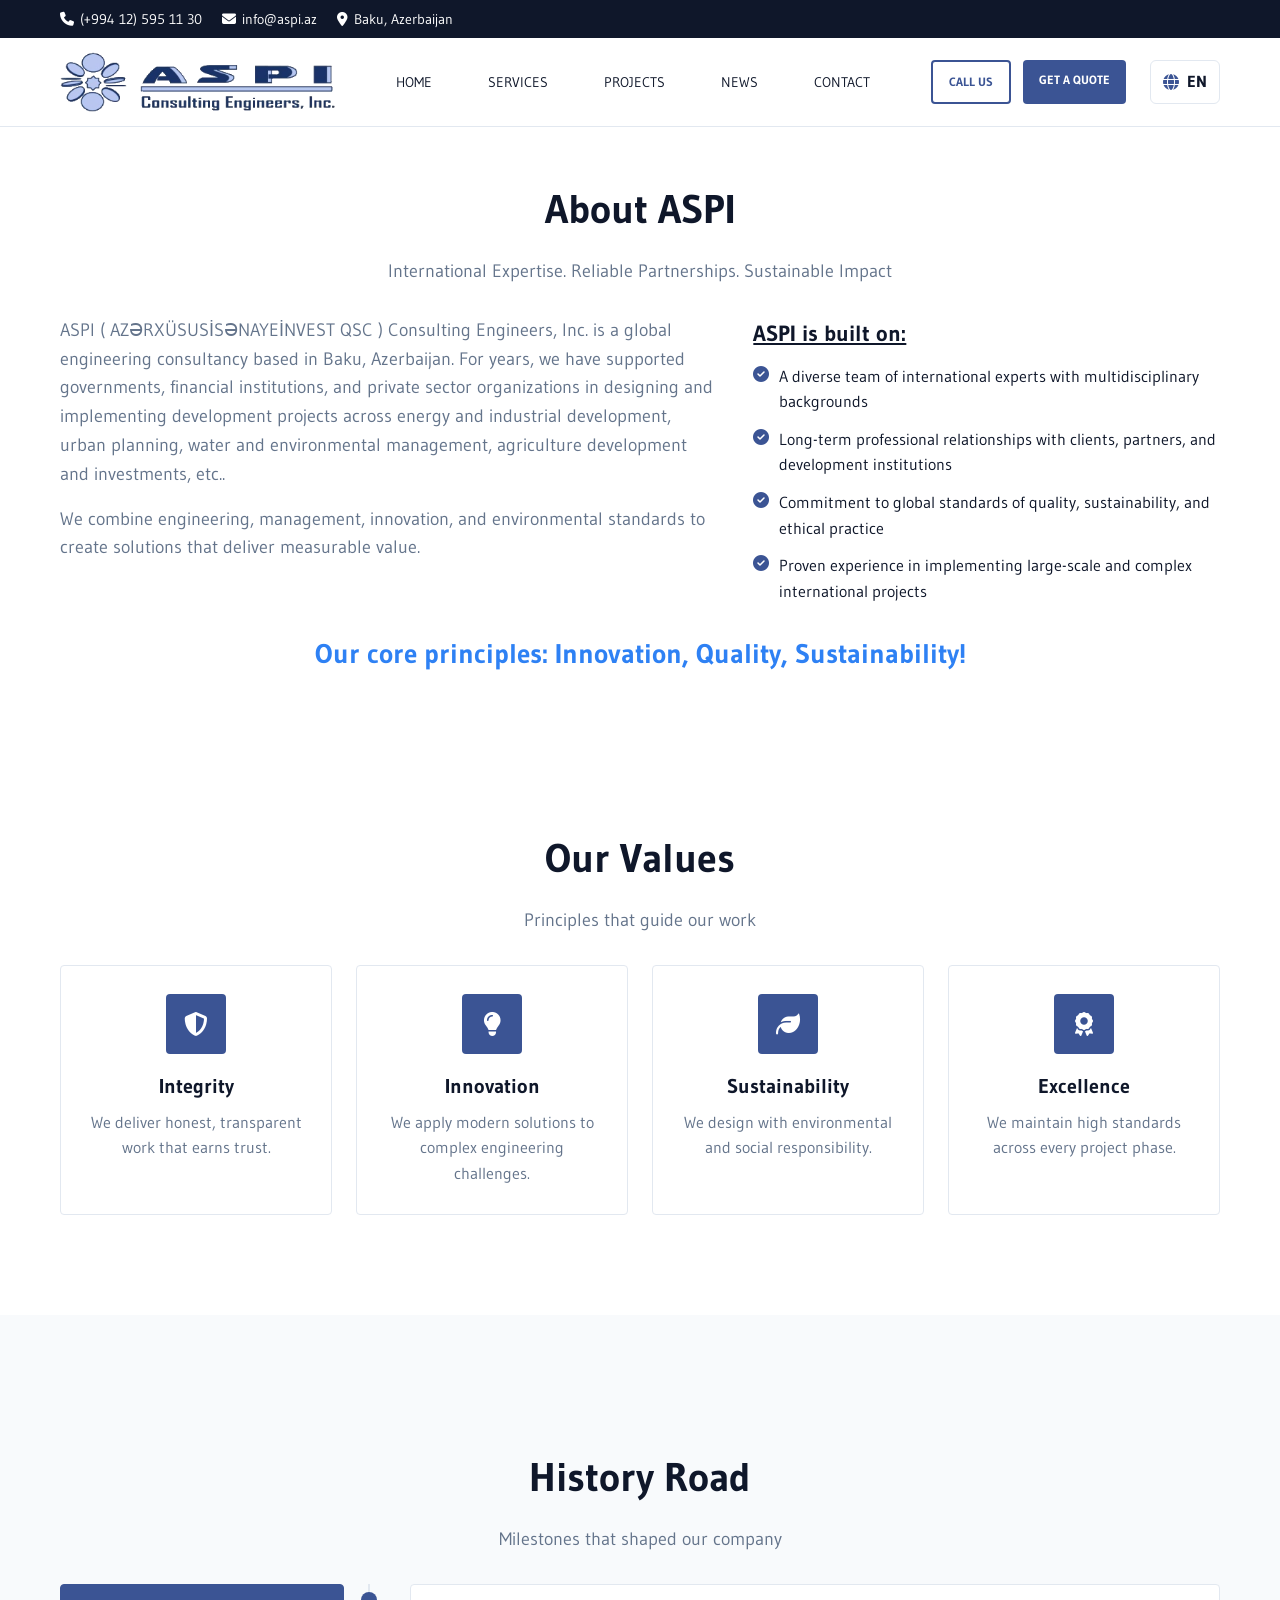
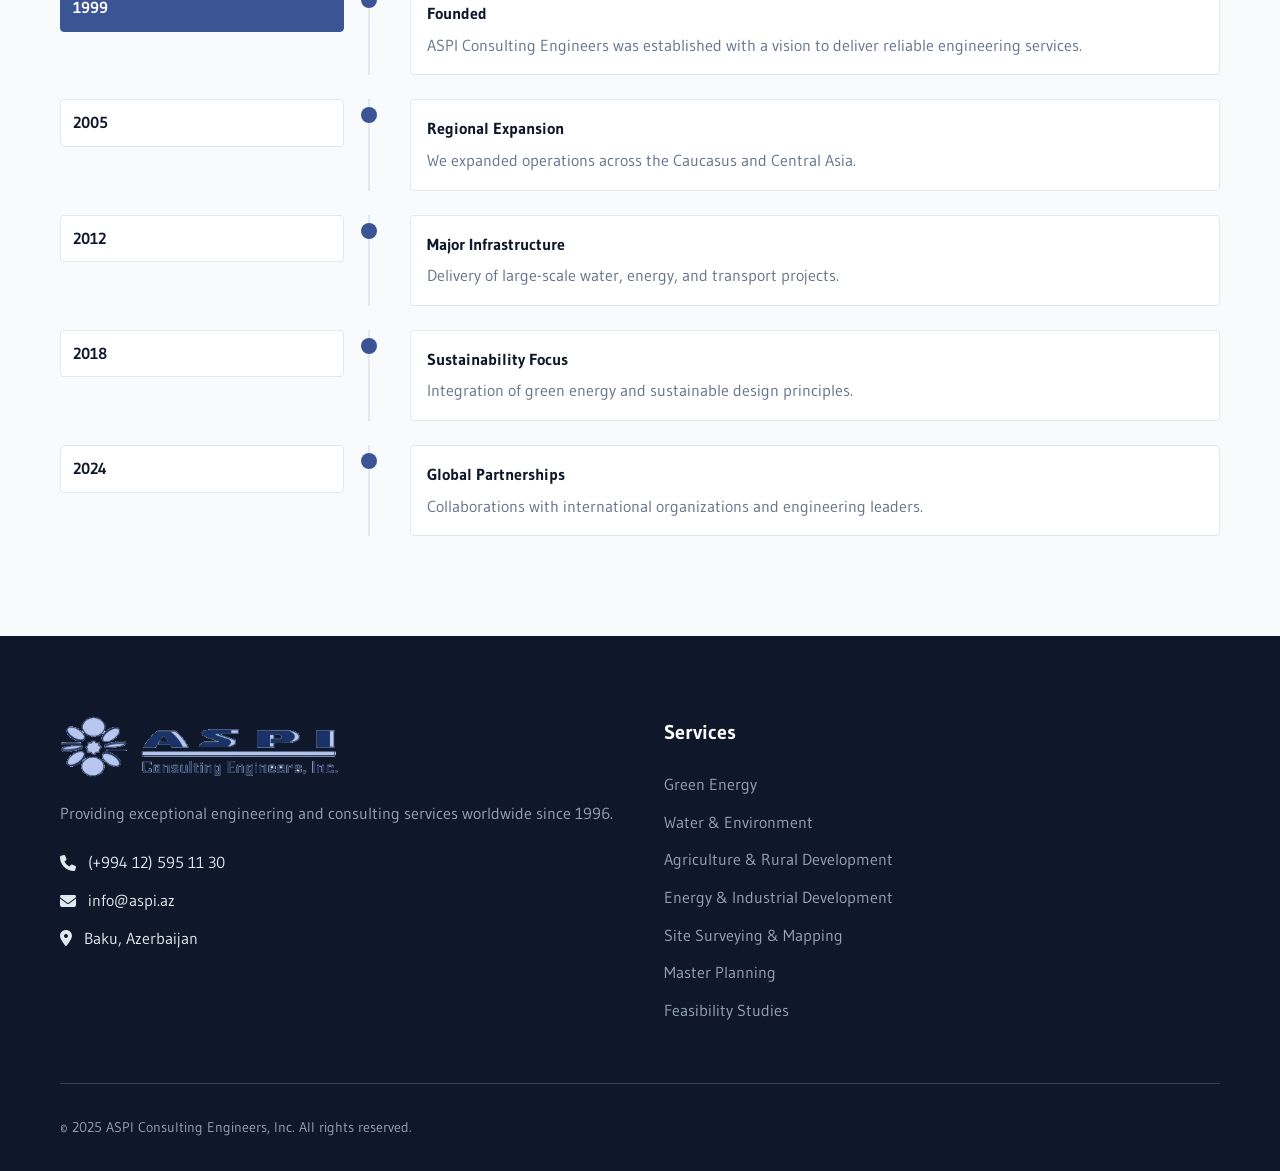
==== commit 601a926f: "fix aspi name" ====
--- a/about.html
+++ b/about.html
@@ -79,7 +79,7 @@
                 </div>
                 <div class="about-grid">
                     <div class="about-text">
-                        <p class="about-lead">ASPI Consulting Engineers, Inc. is a global engineering consultancy based in Baku, Azerbaijan. For years, we have supported governments, financial institutions, and private sector organizations in designing and implementing development projects across energy and industrial development, urban planning, water and environmental management, agriculture development and investments, etc..</p>
+                        <p class="about-lead">ASPI ( AZƏRXÜSUSİSƏNAYEİNVEST QSC ) Consulting Engineers, Inc. is a global engineering consultancy based in Baku, Azerbaijan. For years, we have supported governments, financial institutions, and private sector organizations in designing and implementing development projects across energy and industrial development, urban planning, water and environmental management, agriculture development and investments, etc..</p>
                         <p class="about-lead">We combine engineering, management, innovation, and environmental standards to create solutions that deliver measurable value.</p>
                     </div>
                     <div class="about-benefits">
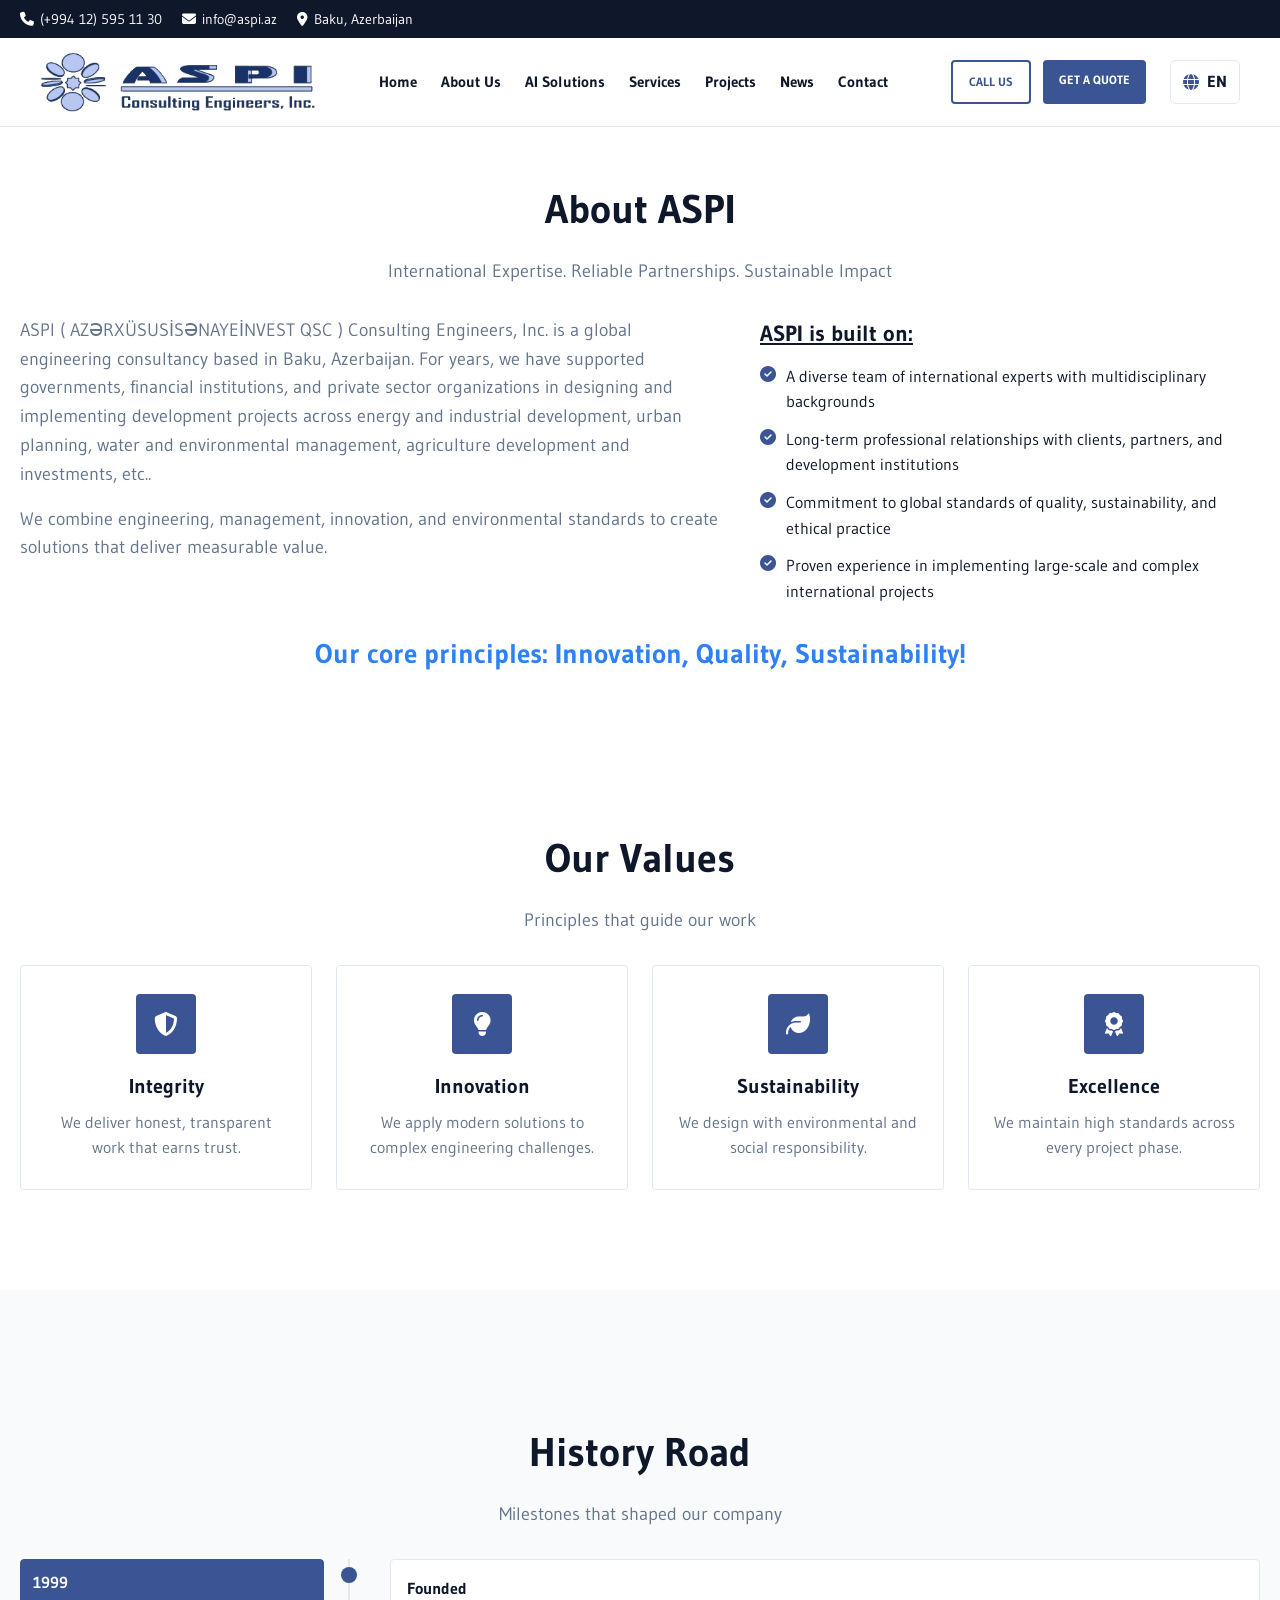
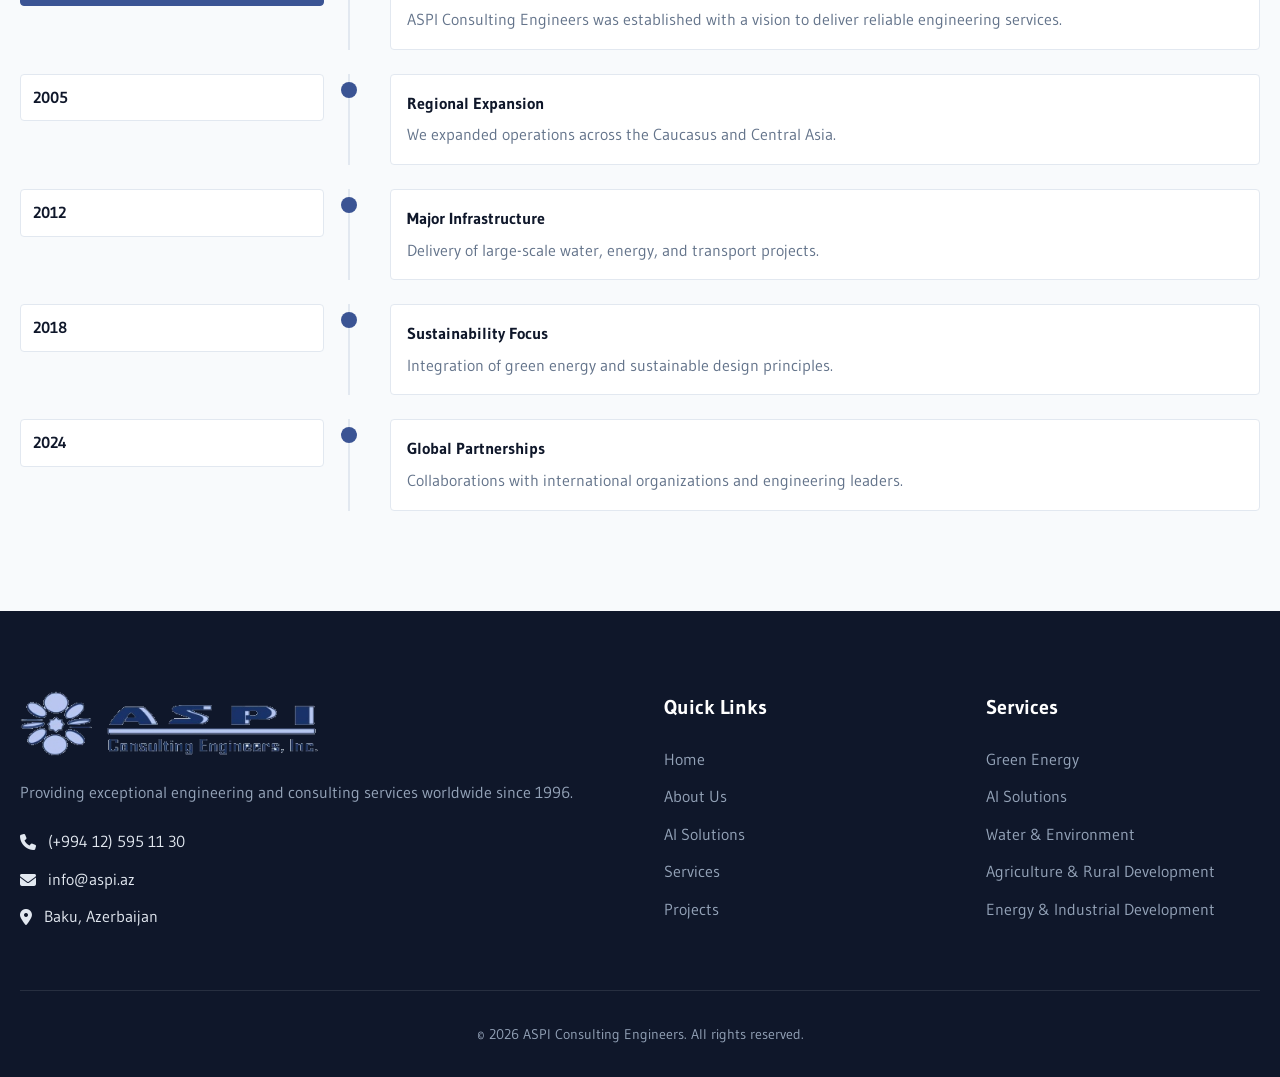
==== commit 0fe9d420: "Add AI solutions, new pages, and fix UI" ====
--- a/about.html
+++ b/about.html
@@ -18,9 +18,9 @@
                     <a href="#" aria-label="YouTube"><i class="fab fa-youtube"></i></a>
                 </div>
                 <div class="contact-info">
-                    <span><i class="fas fa-phone"></i> (+994 12) 595 11 30</span>
-                    <span><i class="fas fa-envelope"></i> info@aspi.az</span>
-                    <span><i class="fas fa-location-dot"></i> Baku, Azerbaijan</span>
+                    <span><i class="fas fa-phone"></i> <a class="fasa" href="tel:+994125951130">(+994 12) 595 11 30</a></span>
+                    <span><i class="fas fa-envelope"></i> <a class="fasa" href="mailto:info@aspi.az">info@aspi.az</a></span>
+                    <span><i class="fas fa-location-dot"></i> <a class="fasa" href="https://www.google.com/maps/place/Baku+City,+Azerbaijan" target="_blank">Baku, Azerbaijan</a></span>
                 </div>
             </div>
         </div>
@@ -32,6 +32,8 @@
                 <div class="nav-menu">
                     <ul class="nav-list">
                         <li class="nav-item"><a href="index.html#home" class="nav-link">Home</a></li>
+                        <li class="nav-item"><a href="about.html" class="nav-link">About Us</a></li>
+                        <li class="nav-item"><a href="ai_solutions.html" class="nav-link">AI Solutions</a></li>
                         <li class="nav-item"><a href="services.html" class="nav-link">Services</a></li>
                         <li class="nav-item"><a href="projects.html" class="nav-link">Projects</a></li>
                         <li class="nav-item"><a href="news.html" class="nav-link">News</a></li>
@@ -192,39 +194,49 @@
 
     <footer class="footer">
         <div class="container">
-            <div class="footer-content">
+            <div class="footer-grid">
                 <div class="footer-section">
-                    <div class="footer-logo"><div class="logo"><img width="50%" src="/aspilogo.png" alt=""></div></div>
-                    <p class="footer-description">Providing exceptional engineering and consulting services worldwide since 1996.</p>
+                    <div class="footer-logo">
+                        <div class="logo">
+                           <img width="50%" src="/aspilogo.png" alt="">
+                        </div>
+                    </div>
+                    <p class="footer-description">
+                        Providing exceptional engineering and consulting services worldwide since 1996.
+                    </p>
                     <div class="footer-contact">
-                        <p><i class="fas fa-phone"></i> (+994 12) 595 11 30</p>
-                        <p><i class="fas fa-envelope"></i> info@aspi.az</p>
-                        <p><i class="fas fa-map-marker-alt"></i> Baku, Azerbaijan</p>
-                    </div>
-                </div>
+                        <p><i class="fas fa-phone"></i> <a href="tel:+994125951130">(+994 12) 595 11 30</a></p>
+                        <p><i class="fas fa-envelope"></i> <a href="mailto:info@aspi.az">info@aspi.az</a></p>
+                        <p><i class="fas fa-map-marker-alt"></i> <a href="https://www.google.com/maps/place/Baku+City,+Azerbaijan" target="_blank">Baku, Azerbaijan</a></p>
+                    </div>
+                </div>
+                
+                <div class="footer-section">
+                    <h3 class="footer-title">Quick Links</h3>
+                    <ul class="footer-links">
+                        <li><a href="index.html#home">Home</a></li>
+                        <li><a href="about.html">About Us</a></li>
+                        <li><a href="ai_solutions.html">AI Solutions</a></li>
+                        <li><a href="services.html">Services</a></li>
+                        <li><a href="projects.html">Projects</a></li>
+                    </ul>
+                </div>
+                
                 <div class="footer-section">
                     <h3 class="footer-title">Services</h3>
                     <ul class="footer-links">
                         <li><a href="services.html#green-energy">Green Energy</a></li>
+                        <li><a href="ai_solutions.html">AI Solutions</a></li>
                         <li><a href="services.html#water-environment">Water & Environment</a></li>
                         <li><a href="services.html#agriculture">Agriculture & Rural Development</a></li>
                         <li><a href="services.html#energy-industrial">Energy & Industrial Development</a></li>
-                        <li><a href="services.html">Site Surveying & Mapping</a></li>
-                        <li><a href="services.html">Master Planning</a></li>
-                        <li><a href="services.html">Feasibility Studies</a></li>
                     </ul>
                 </div>
-                <div class="footer-section">
-              
-                    <div class="footer-social">
-                        <a href="#" aria-label="Twitter"><i class="fab fa-twitter"></i></a>
-                        <a href="#" aria-label="Facebook"><i class="fab fa-facebook-f"></i></a>
-                        <a href="#" aria-label="LinkedIn"><i class="fab fa-linkedin-in"></i></a>
-                        <a href="#" aria-label="YouTube"><i class="fab fa-youtube"></i></a>
-                    </div>
-                </div>
-            </div>
-            <div class="footer-bottom"><div class="footer-bottom-content"><p>&copy; 2025 ASPI Consulting Engineers, Inc. All rights reserved.</p></div></div>
+            </div>
+            
+            <div class="footer-bottom">
+                <p>&copy; 2026 ASPI Consulting Engineers. All rights reserved.</p>
+            </div>
         </div>
     </footer>
 
--- a/styles.css
+++ b/styles.css
@@ -63,7 +63,7 @@
 }
 
 .container {
-    max-width: 1200px;
+    max-width: 1400px; /* Increased from 1200px to fit more items in header */
     margin: 0 auto;
     padding: 0 20px;
 }
@@ -132,7 +132,7 @@
 
 .header-bar .nav-list {
     justify-content: center;
-    gap: 24px;
+
 }
 
 .top-bar {
@@ -184,6 +184,16 @@
     gap: 6px;
 }
 
+.contact-info a.fasa {
+    color: #ffffff !important;
+    text-decoration: none;
+    transition: color 0.3s ease;
+}
+
+.contact-info a.fasa:hover {
+    color: var(--primary-color) !important;
+}
+
 .main-nav {
     padding: 16px 0;
 }
@@ -230,25 +240,26 @@
     font-weight: 500;
 }
 
+.header-bar .container {
+    max-width: 100%;
+    padding: 0 40px;
+}
+
 .nav-list {
     display: flex;
     list-style: none;
-    gap: 32px;
-}
-
-.fasa {
-    text-decoration: none;
-    color: white !important;
-
+ educed gap slightly to fit more items */
 }
 
 .nav-link {
     text-decoration: none;
     color: var(--text-dark);
-    font-weight: 500;
-    padding: 8px 16px;
-    font-size: 14px;
+    font-weight: 600;
+    padding: 8px 12px;
+    font-size: 15px;
+    transition: all 0.3s ease;
     border-radius: 4px;
+}
     transition: all 0.3s ease;
     position: relative;
     text-transform: uppercase;
@@ -454,7 +465,7 @@
 }
 
 .slide-title {
-    font-size: 3.5rem;
+    font-size: 3rem;
     font-weight: 700;
     margin-bottom: 24px;
     text-shadow: 0 2px 4px rgba(0, 0, 0, 0.3);
@@ -1758,15 +1769,32 @@
     background: var(--primary-dark);
 }
 
+.footer-contact p a {
+    color: #e2e8f0;
+    text-decoration: none;
+    transition: color 0.3s ease;
+}
+
+.footer-contact p a:hover {
+    color: white;
+}
+
+.footer-grid {
+    display: grid;
+    grid-template-columns: repeat(auto-fit, minmax(250px, 1fr));
+    gap: 48px;
+    margin-bottom: 48px;
+}
+
+.footer-brand .footer-logo {
+    width: 200px;
+    margin-bottom: 20px;
+}
+
 .footer-bottom {
-    border-top: 1px solid #334155;
+    border-top: 1px solid rgba(255, 255, 255, 0.1);
     padding: 32px 0;
-}
-
-.footer-bottom-content {
-    display: flex;
-    justify-content: space-between;
-    align-items: center;
+    text-align: center;
     color: #94a3b8;
     font-size: 14px;
 }
@@ -1833,6 +1861,8 @@
 .service-modal-cta {
     margin-top: 24px;
     display: flex;
+    flex-direction: column;
+    gap:20px;
     justify-content: center;
 }
 
@@ -2037,7 +2067,154 @@
     .services-grid {
         grid-template-columns: 1fr;
     }
-
+}
+
+/* AI Solutions Page Styles */
+.hero-sub {
+    padding: 0px 0 80px;
+    background: linear-gradient(135deg, #f8f9fa 0%, #e9ecef 100%);
+    position: relative;
+    overflow: hidden;
+}
+
+.ai-hero-grid {
+    display: grid;
+    grid-template-columns: 1fr 1fr;
+    gap: 60px;
+    align-items: center;
+}
+
+.ai-hero-text .lead {
+    font-size: 20px;
+    margin-bottom: 30px;
+    color: var(--text-dark);
+}
+
+.ai-features {
+    display: flex;
+    flex-direction: column;
+    gap: 20px;
+}
+
+.ai-feature {
+    display: flex;
+    align-items: center;
+    gap: 15px;
+    font-weight: 600;
+    color: var(--primary-color);
+}
+
+.ai-feature i {
+    font-size: 24px;
+    width: 30px;
+}
+
+.ai-hero-image img {
+    width: 100%;
+    border-radius: 12px;
+    box-shadow: 0 20px 40px rgba(0,0,0,0.1);
+}
+
+.ai-details {
+    padding: 100px 0;
+}
+
+.ai-grid {
+    display: grid;
+    grid-template-columns: repeat(3, 1fr);
+    gap: 40px;
+}
+
+.ai-card {
+    background: white;
+    border-radius: 12px;
+    overflow: hidden;
+    box-shadow: 0 10px 30px rgba(0,0,0,0.05);
+    transition: transform 0.3s ease;
+}
+
+.ai-card:hover {
+    transform: translateY(-10px);
+}
+
+.ai-card-image img {
+    width: 100%;
+    height: 250px;
+    object-fit: cover;
+}
+
+.ai-card-content {
+    padding: 30px;
+}
+
+.ai-card-content h3 {
+    margin-bottom: 20px;
+    color: var(--primary-color);
+}
+
+.ai-list {
+    list-style: none;
+    margin-top: 20px;
+    padding: 0;
+}
+
+.ai-list li {
+    padding: 8px 0;
+    padding-left: 25px;
+    position: relative;
+}
+
+.ai-list li::before {
+    content: "\f058";
+    font-family: "Font Awesome 6 Free";
+    font-weight: 900;
+    position: absolute;
+    left: 0;
+    color: var(--secondary-color);
+}
+
+.ai-cta {
+    padding: 80px 0;
+    background: var(--primary-color);
+    color: white;
+    text-align: center;
+}
+
+.cta-box h2 {
+    margin-bottom: 20px;
+}
+
+.cta-box p {
+    margin-bottom: 40px;
+    font-size: 18px;
+    opacity: 0.9;
+}
+
+.btn.lg {
+    padding: 18px 40px;
+    font-size: 18px;
+}
+
+@media (max-width: 992px) {
+    .ai-hero-grid {
+        grid-template-columns: 1fr;
+    }
+    .ai-grid {
+        grid-template-columns: 1fr;
+    }
+}
+
+/* Footer link fix */
+.footer-links ul li a {
+    color: white;
+    text-decoration: none;
+    opacity: 0.8;
+    transition: opacity 0.3s ease;
+}
+
+.footer-links ul li a:hover {
+    opacity: 1;
+}
     .projects-grid {
         grid-template-columns: 1fr;
     }
